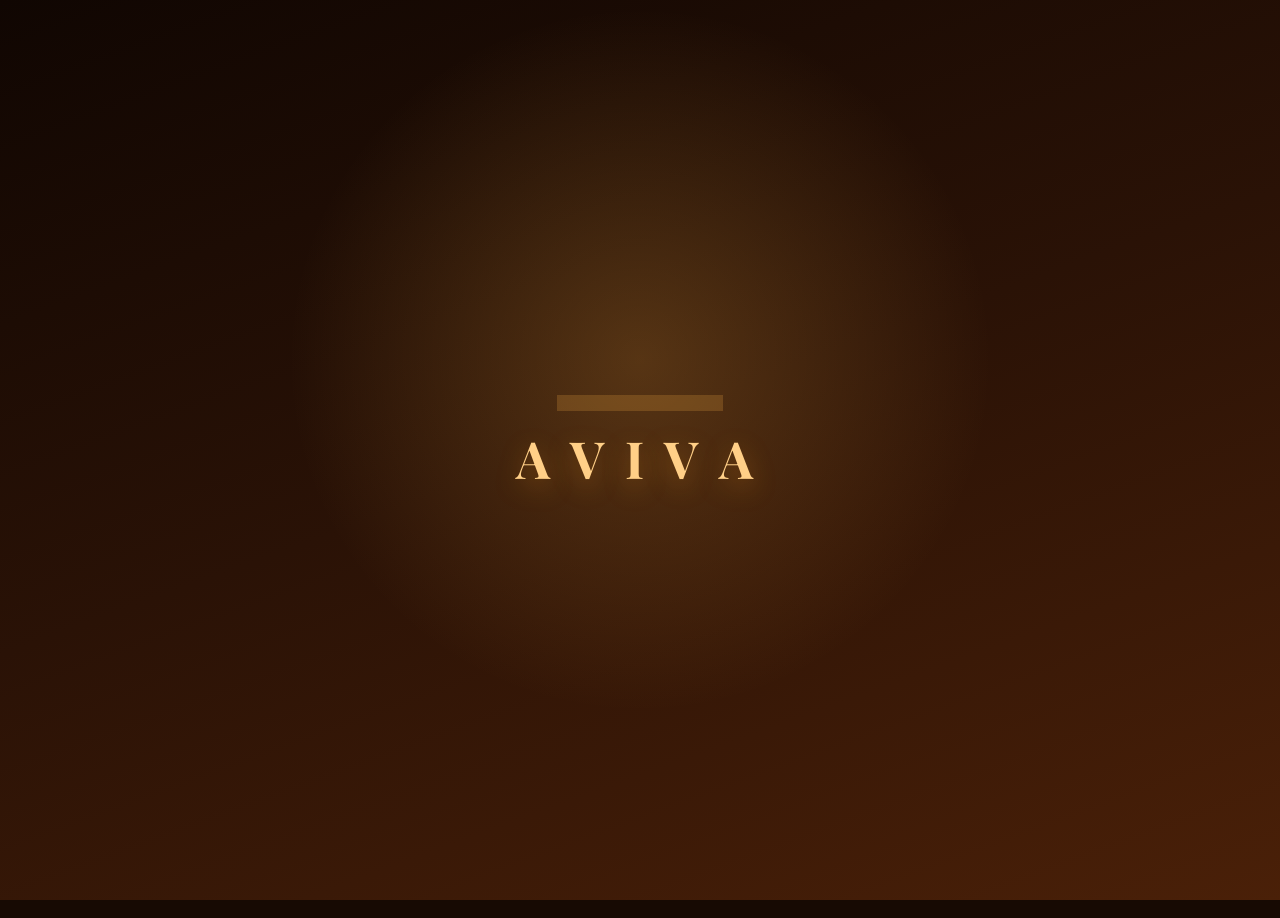
==== index.html @ 965a7205 "Rename index-v3.html to index.html" ====
<!DOCTYPE html>
<html lang="pt-BR">
<head>
  <meta charset="UTF-8">
  <meta name="viewport" content="width=device-width, initial-scale=1.0">
  <title>Ministério Católico Aviva</title>
  <meta name="description" content="Missão, evangelização e chamado. Convide o Ministério Católico Aviva para sua missão.">
  <meta name="theme-color" content="#2a1305">
  <link rel="preconnect" href="https://fonts.googleapis.com">
  <link rel="preconnect" href="https://fonts.gstatic.com" crossorigin>
  <link href="https://fonts.googleapis.com/css2?family=Outfit:wght@300;400;500;600;700&family=Playfair+Display:ital,wght@0,500;0,700;1,500&display=swap" rel="stylesheet">
  <link rel="stylesheet" href="./styles-v3.css">
</head>
<body class="is-loading">
  <div class="noise-bg" aria-hidden="true"></div>
  <div class="intro-screen" id="intro-screen" aria-hidden="true">
    <img
      src="https://media.bio.site/sites/3b29571e-8eac-488d-b839-6e547a330e1e/Fy72fFmhrZuw9QEnSvmtLd.png"
      alt=""
      class="intro-logo"
    >
    <h2 class="intro-word" aria-label="AVIVA">
      <span>A</span><span>V</span><span>I</span><span>V</span><span>A</span>
    </h2>
  </div>

  <main class="app-container">
    <header class="profile-header reveal">
      <div class="header-cover">
        <img src="https://media.bio.site/sites/3b29571e-8eac-488d-b839-6e547a330e1e/JK55raeJA5ai4mdJnoSGEb.jpg" alt="Capa Ministério Aviva">
        <div class="cover-overlay"></div>
      </div>
      <div class="profile-content">
        <div class="avatar-container">
          <img src="https://media.bio.site/sites/3b29571e-8eac-488d-b839-6e547a330e1e/Fy72fFmhrZuw9QEnSvmtLd.png" alt="Aviva Logo" class="profile-avatar">
          <div class="live-pulse"></div>
        </div>
        <h1 class="profile-name">Ministério Aviva</h1>
        <p class="profile-bio">Onde o Espírito Santo chamar, queremos estar. 🔥</p>
        <p class="profile-meta">São Paulo, Brasil • Missões e Evangelização</p>

        <div class="action-buttons">
          <a href="https://wa.me/5511930828154" target="_blank" rel="noopener noreferrer" class="btn-primary">
            <span>Agendar Missão</span>
          </a>
          <a href="https://www.instagram.com/avivaministerio.ofc" target="_blank" rel="noopener noreferrer" class="btn-icon" aria-label="Instagram Ministério Aviva">
            <svg viewBox="0 0 24 24" fill="none" stroke="currentColor" stroke-width="2" stroke-linecap="round" stroke-linejoin="round"><rect x="2" y="2" width="20" height="20" rx="5" ry="5"></rect><path d="M16 11.37A4 4 0 1 1 12.63 8 4 4 0 0 1 16 11.37z"></path><line x1="17.5" y1="6.5" x2="17.51" y2="6.5"></line></svg>
          </a>
        </div>
      </div>
    </header>

    <div class="right-column">
      <section class="section reveal panel" style="animation-delay: 0.1s;">
        <h2 class="section-title">Apoie a Missão</h2>
        <div class="cards-stack">
          <a href="https://www.instagram.com/p/DJKe_9BRj0D/?img_index=1" target="_blank" rel="noopener noreferrer" class="action-card">
            <div class="card-img-wrap">
              <img src="https://media.bio.site/sites/3b29571e-8eac-488d-b839-6e547a330e1e/crgNEanW4CJyd2jZdwbc8J.jpg" alt="Camiseta">
            </div>
            <div class="card-content">
              <h3>Camiseta Oficial</h3>
              <p>Vista a identidade Aviva.</p>
            </div>
            <div class="card-arrow" aria-hidden="true">
              <svg viewBox="0 0 24 24" fill="none" stroke="currentColor" stroke-width="2"><path d="M5 12h14M12 5l7 7-7 7"/></svg>
            </div>
          </a>
        </div>
      </section>

      <section class="section reveal panel" style="animation-delay: 0.2s;">
        <div class="section-header">
          <h2 class="section-title">Últimas Missões <span>(Do Instagram)</span></h2>
          <a href="https://www.instagram.com/avivaministerio.ofc" target="_blank" rel="noopener noreferrer" class="view-all">Ver perfil</a>
        </div>

        <div class="ig-carousel" id="ig-carousel">
          <div class="ig-post-wrapper">
            <blockquote class="instagram-media" data-instgrm-permalink="https://www.instagram.com/p/DJaCUityRII/" data-instgrm-version="14"></blockquote>
          </div>

          <div class="ig-post-wrapper">
            <blockquote class="instagram-media" data-instgrm-permalink="https://www.instagram.com/p/DG50F4oO-tU/" data-instgrm-version="14"></blockquote>
          </div>

          <div class="ig-post-wrapper">
            <blockquote class="instagram-media" data-instgrm-permalink="https://www.instagram.com/p/C_btyubgseQ/" data-instgrm-version="14"></blockquote>
          </div>
        </div>

        <div class="swipe-hint" id="swipe-hint">
          <span>Arraste para o lado para ver mais</span>
          <svg viewBox="0 0 24 24" fill="none" stroke="currentColor" stroke-width="2" stroke-linecap="round" stroke-linejoin="round"><path d="M5 12h14M12 5l7 7-7 7"/></svg>
        </div>
      </section>
    </div>

    <section class="section reveal" style="animation-delay: 0.3s;">
      <div class="quote-card">
        <svg class="quote-icon" viewBox="0 0 24 24" fill="currentColor"><path d="M14.017 21v-7.391c0-5.704 3.731-9.57 8.983-10.609l.995 2.151c-2.432.917-3.995 3.638-3.995 5.849h4v10h-9.983zm-14.017 0v-7.391c0-5.704 3.748-9.57 9-10.609l.996 2.151c-2.433.917-3.996 3.638-3.996 5.849h3.983v10h-9.983z"/></svg>
        <p>Nossa missão é evangelizar sem fronteiras! Leve o Aviva para o seu Grupo Missionário, Paróquia ou Comunidade - seja um lugar simples ou um grande encontro, queremos estar onde o Espírito Santo nos chama. Nossa missão é (re)avivar corações e acender o fogo do amor de Deus por onde formos! Leve o Aviva para sua missão! 🙌💛</p>
        <strong>Bora avivar juntos?</strong>
      </div>
    </section>

    <footer class="footer">
      <p>© Ministério Católico Aviva</p>
    </footer>
  </main>

  <script src="./script-v3.js"></script>
</body>
</html>
---- styles-v3.css ----
/* V3 - Dark Premium / App Interface */
:root {
  --bg-color: #170a03;
  --bg-elev: #2a1206;
  --surface: rgba(85, 37, 11, 0.78);
  --surface-hover: rgba(106, 48, 16, 0.9);
  --border: rgba(255, 225, 176, 0.2);
  --text-main: #fff7e9;
  --text-muted: #ffd8a8;
  --accent: #ffb347;
  --accent-strong: #ff9f1a;
  --accent-light: rgba(255, 179, 71, 0.2);
  --shadow-soft: 0 16px 38px rgba(0, 0, 0, 0.34);
  --radius: 22px;
  --transition: 250ms cubic-bezier(0.2, 0.9, 0.2, 1);
}

* {
  margin: 0;
  padding: 0;
  box-sizing: border-box;
}

body {
  font-family: 'Outfit', sans-serif;
  background-color: var(--bg-color);
  color: var(--text-main);
  line-height: 1.5;
  -webkit-font-smoothing: antialiased;
  min-height: 100vh;
  position: relative;
  overflow-x: hidden;
}

.is-loading {
  overflow: hidden;
}

h1,
h2,
h3 {
  font-family: 'Playfair Display', serif;
}

a {
  text-decoration: none;
  color: inherit;
}

a:focus-visible,
button:focus-visible {
  outline: 2px solid var(--accent);
  outline-offset: 2px;
}

/* Background Texture */
.noise-bg {
  position: fixed;
  inset: 0;
  z-index: -1;
  background:
    radial-gradient(circle at 8% 8%, rgba(255, 159, 26, 0.22) 0%, rgba(255, 159, 26, 0) 34%),
    radial-gradient(circle at 92% 5%, rgba(255, 231, 202, 0.14) 0%, rgba(255, 231, 202, 0) 36%),
    radial-gradient(circle at 85% 90%, rgba(157, 58, 4, 0.5) 0%, rgba(157, 58, 4, 0) 42%),
    linear-gradient(165deg, #0f0602 0%, #1a0c04 38%, #2f1406 100%);
}

/* Container */
.app-container {
  width: min(100%, 520px);
  margin: 0 auto;
  padding: 1.5rem 1rem 2.25rem;
  display: flex;
  flex-direction: column;
  gap: 1.4rem;
  opacity: 1;
  transform: none;
  transition: opacity 420ms ease, transform 420ms ease;
}

.is-loading .app-container {
  opacity: 0;
  transform: translateY(18px);
  pointer-events: none;
}

.is-ready .app-container {
  opacity: 1;
  transform: translateY(0);
}

.intro-screen {
  position: fixed;
  inset: 0;
  z-index: 20;
  display: flex;
  flex-direction: column;
  justify-content: center;
  align-items: center;
  gap: 1.1rem;
  background:
    radial-gradient(circle at 50% 40%, rgba(255, 179, 71, 0.22) 0%, rgba(255, 179, 71, 0) 42%),
    linear-gradient(160deg, #100602 0%, #2a1206 48%, #4a2008 100%);
  transition: opacity 560ms ease, visibility 560ms ease;
}

.intro-logo {
  width: clamp(84px, 13vw, 150px);
  border-radius: 50%;
  box-shadow: 0 0 0 8px rgba(255, 179, 71, 0.2), 0 10px 36px rgba(0, 0, 0, 0.45);
  transform: scale(0.72);
  opacity: 0;
}

.intro-word {
  display: flex;
  gap: 0.18em;
  font-family: 'Playfair Display', serif;
  font-size: clamp(1.8rem, 4vw, 3.2rem);
  letter-spacing: 0.22em;
  color: #ffcf87;
  text-shadow: 0 8px 26px rgba(255, 159, 26, 0.35);
}

.intro-word span {
  opacity: 0;
  transform: translateY(16px);
}

.is-loading .intro-logo {
  animation: introLogo 560ms cubic-bezier(0.2, 0.9, 0.2, 1) 120ms forwards;
}

.is-loading .intro-word span:nth-child(1) { animation: introLetter 360ms ease 640ms forwards; }
.is-loading .intro-word span:nth-child(2) { animation: introLetter 360ms ease 740ms forwards; }
.is-loading .intro-word span:nth-child(3) { animation: introLetter 360ms ease 840ms forwards; }
.is-loading .intro-word span:nth-child(4) { animation: introLetter 360ms ease 940ms forwards; }
.is-loading .intro-word span:nth-child(5) { animation: introLetter 360ms ease 1040ms forwards; }

.is-ready .intro-screen {
  opacity: 0;
  visibility: hidden;
  pointer-events: none;
}

@keyframes introLogo {
  from {
    opacity: 0;
    transform: scale(0.72);
  }

  to {
    opacity: 1;
    transform: scale(1);
  }
}

@keyframes introLetter {
  from {
    opacity: 0;
    transform: translateY(16px);
  }

  to {
    opacity: 1;
    transform: translateY(0);
  }
}

.panel,
.profile-header,
.quote-card {
  border: 1px solid var(--border);
  box-shadow: var(--shadow-soft);
}

/* Profile Header */
.profile-header {
  position: relative;
  text-align: center;
  display: flex;
  flex-direction: column;
  align-items: center;
  border-radius: var(--radius);
  overflow: hidden;
  background: linear-gradient(170deg, rgba(86, 34, 8, 0.86), rgba(35, 14, 6, 0.92));
}

.header-cover {
  width: 100%;
  height: 156px;
  position: relative;
}

.header-cover img {
  width: 100%;
  height: 100%;
  object-fit: cover;
  transform: scale(1.03);
}

.cover-overlay {
  position: absolute;
  inset: 0;
  background: linear-gradient(180deg, rgba(15, 6, 2, 0.1) 0%, rgba(18, 8, 4, 0.94) 100%);
}

.profile-content {
  padding: 0 1.25rem 1.6rem;
  display: flex;
  flex-direction: column;
  align-items: center;
  width: 100%;
  margin-top: -48px;
  position: relative;
  z-index: 2;
}

.avatar-container {
  position: relative;
  margin-bottom: 1rem;
}

.profile-avatar {
  width: 92px;
  height: 92px;
  border-radius: 50%;
  object-fit: cover;
  border: 2px solid rgba(255, 231, 202, 0.35);
  box-shadow: 0 0 0 5px var(--accent-light);
  position: relative;
  z-index: 2;
}

.live-pulse {
  position: absolute;
  inset: -4px;
  border-radius: 50%;
  border: 2px solid var(--accent);
  animation: pulse 2s infinite;
  z-index: 1;
}

@keyframes pulse {
  0% {
    transform: scale(1);
    opacity: 1;
  }

  100% {
    transform: scale(1.17);
    opacity: 0;
  }
}

.profile-name {
  font-size: clamp(1.55rem, 2.2vw, 1.9rem);
  font-weight: 700;
  line-height: 1.1;
  margin-bottom: 0.45rem;
}

.profile-bio {
  color: var(--text-muted);
  font-size: 1rem;
  max-width: 290px;
  margin: 0 auto 0.45rem;
}

.profile-meta {
  font-size: 0.82rem;
  color: #ffd7aa;
  letter-spacing: 0.01em;
  border: 1px solid rgba(255, 218, 165, 0.22);
  background: rgba(0, 0, 0, 0.15);
  padding: 0.32rem 0.62rem;
  border-radius: 999px;
  margin-bottom: 1.1rem;
}

/* Action Buttons */
.action-buttons {
  display: flex;
  gap: 0.72rem;
  width: 100%;
}

.btn-primary {
  flex-grow: 1;
  background: linear-gradient(140deg, var(--accent), var(--accent-strong));
  color: #311200;
  padding: 0.94rem;
  border-radius: 14px;
  font-weight: 700;
  display: flex;
  justify-content: center;
  align-items: center;
  transition: transform var(--transition), box-shadow var(--transition), filter var(--transition);
  box-shadow: 0 8px 22px rgba(255, 159, 26, 0.34);
}

.btn-primary:hover {
  transform: translateY(-2px);
  filter: brightness(1.04);
  box-shadow: 0 10px 26px rgba(255, 159, 26, 0.45);
}

.btn-icon {
  width: 52px;
  height: 52px;
  background: rgba(255, 255, 255, 0.08);
  border: 1px solid var(--border);
  border-radius: 14px;
  display: flex;
  justify-content: center;
  align-items: center;
  color: #fff;
  transition: transform var(--transition), background var(--transition);
  flex-shrink: 0;
}

.btn-icon:hover {
  background: rgba(255, 255, 255, 0.14);
  transform: translateY(-2px);
}

.btn-icon svg {
  width: 21px;
  height: 21px;
}

/* Sections */
.section {
  display: flex;
  flex-direction: column;
  gap: 1rem;
}

.right-column {
  display: flex;
  flex-direction: column;
  gap: 1rem;
}

.panel {
  border-radius: 18px;
  background: linear-gradient(165deg, rgba(78, 33, 11, 0.72), rgba(24, 11, 5, 0.76));
  padding: 1.05rem;
}

.section-header {
  display: flex;
  justify-content: space-between;
  align-items: baseline;
  gap: 0.75rem;
}

.section-title {
  font-size: 1.2rem;
  font-weight: 500;
  font-family: 'Outfit', sans-serif;
  color: #fff;
}

.section-title span {
  font-size: 0.79rem;
  color: var(--text-muted);
  font-family: 'Outfit', sans-serif;
  margin-left: 0.2rem;
}

.view-all {
  font-size: 0.82rem;
  color: var(--accent);
  font-weight: 600;
}

/* Cards Stack */
.cards-stack {
  display: flex;
  flex-direction: column;
  gap: 0.75rem;
}

.action-card {
  background: rgba(255, 255, 255, 0.06);
  border: 1px solid var(--border);
  border-radius: 15px;
  padding: 0.75rem;
  display: flex;
  align-items: center;
  gap: 1rem;
  transition: transform var(--transition), background var(--transition), border-color var(--transition);
}

.action-card:hover {
  background: var(--surface-hover);
  border-color: rgba(255, 224, 173, 0.34);
  transform: translateY(-2px);
}

.card-img-wrap {
  width: 62px;
  height: 62px;
  border-radius: 11px;
  overflow: hidden;
  flex-shrink: 0;
}

.card-img-wrap img {
  width: 100%;
  height: 100%;
  object-fit: cover;
}

.card-content {
  flex-grow: 1;
}

.card-content h3 {
  font-size: 1.02rem;
  font-family: 'Outfit', sans-serif;
  margin-bottom: 0.2rem;
}

.card-content p {
  font-size: 0.84rem;
  color: var(--text-muted);
}

.card-arrow {
  width: 31px;
  height: 31px;
  border-radius: 50%;
  background: rgba(13, 8, 5, 0.44);
  display: flex;
  justify-content: center;
  align-items: center;
  color: #ffd7aa;
}

.card-arrow svg {
  width: 15px;
  height: 15px;
}

/* Instagram Carousel */
.ig-carousel {
  display: flex;
  overflow-x: auto;
  gap: 1rem;
  scroll-snap-type: x mandatory;
  scrollbar-width: none;
  -ms-overflow-style: none;
  margin: 0 -1.05rem;
  padding: 0.45rem 1.05rem 1.1rem;
}

.ig-carousel::-webkit-scrollbar {
  display: none;
}

.ig-post-wrapper {
  flex: 0 0 min(88vw, 338px);
  scroll-snap-align: center;
  border-radius: 16px;
  overflow: hidden;
  background: #fff;
  box-shadow: 0 10px 24px rgba(0, 0, 0, 0.34);
}

.ig-post-wrapper blockquote.instagram-media {
  margin: 0 !important;
  min-width: unset !important;
  width: 100% !important;
  border: none !important;
  border-radius: 0 !important;
  box-shadow: none !important;
}

.ig-post-wrapper iframe {
  display: block !important;
  margin: 0 !important;
  width: 100% !important;
  border-radius: 0 !important;
}

.swipe-hint {
  display: flex;
  align-items: center;
  justify-content: center;
  gap: 0.44rem;
  color: var(--text-muted);
  font-size: 0.78rem;
  margin-top: -0.2rem;
  transition: opacity var(--transition);
}

.swipe-hint svg {
  width: 14px;
  height: 14px;
}

/* Quote Card */
.quote-card {
  background: linear-gradient(150deg, rgba(84, 35, 12, 0.85), rgba(30, 13, 6, 0.84));
  border-radius: 20px;
  padding: 1.65rem;
  text-align: center;
}

.quote-icon {
  width: 32px;
  height: 32px;
  color: var(--accent);
  opacity: 0.3;
  margin-bottom: 0.75rem;
}

.quote-card p {
  font-size: 1.05rem;
  font-family: 'Playfair Display', serif;
  font-style: italic;
  margin-bottom: 1rem;
  line-height: 1.55;
}

.quote-card strong {
  font-size: 0.85rem;
  color: #ffcb7f;
  text-transform: uppercase;
  letter-spacing: 1.05px;
}

/* Footer */
.footer {
  text-align: center;
  color: var(--text-muted);
  font-size: 0.79rem;
  margin-top: 0.6rem;
}

/* Reveal Animations */
.reveal {
  opacity: 0;
  transform: translateY(14px);
  animation: revealUp 560ms cubic-bezier(0.2, 0.9, 0.2, 1) forwards;
}

@keyframes revealUp {
  from {
    opacity: 0;
    transform: translateY(14px);
  }

  to {
    opacity: 1;
    transform: translateY(0);
  }
}

@keyframes introLogoMobile {
  0% {
    opacity: 0;
    transform: scale(0.46) translateY(12px) rotate(-10deg);
    filter: blur(5px);
  }

  58% {
    opacity: 1;
    transform: scale(1.06) translateY(0) rotate(2deg);
    filter: blur(0);
  }

  100% {
    opacity: 1;
    transform: scale(1) translateY(0) rotate(0);
    filter: blur(0);
  }
}

@keyframes introLetterMobile {
  from {
    opacity: 0;
    transform: translateY(20px) scale(0.9);
    filter: blur(6px);
  }

  to {
    opacity: 1;
    transform: translateY(0) scale(1);
    filter: blur(0);
  }
}

@media (prefers-reduced-motion: reduce) {
  .reveal,
  .live-pulse {
    animation: none;
  }

  .intro-logo,
  .intro-word span {
    animation: none !important;
    opacity: 1;
    transform: none;
  }

  * {
    transition: none !important;
  }
}

/* Intro refinada para celular */
@media (max-width: 899px) {
  .intro-screen {
    gap: 1.35rem;
    background:
      radial-gradient(circle at 50% 38%, rgba(255, 196, 115, 0.32) 0%, rgba(255, 196, 115, 0) 42%),
      radial-gradient(circle at 80% 22%, rgba(255, 159, 26, 0.16) 0%, rgba(255, 159, 26, 0) 35%),
      linear-gradient(160deg, #100602 0%, #2a1206 55%, #4f2208 100%);
  }

  .intro-logo {
    width: clamp(92px, 27vw, 132px);
    box-shadow: 0 0 0 10px rgba(255, 179, 71, 0.2), 0 12px 40px rgba(0, 0, 0, 0.5);
  }

  .intro-word {
    font-size: clamp(2rem, 9vw, 2.6rem);
    letter-spacing: 0.16em;
  }

  .is-loading .intro-logo {
    animation: introLogoMobile 760ms cubic-bezier(0.2, 0.9, 0.2, 1) 120ms forwards;
  }

  .is-loading .intro-word span:nth-child(1) { animation: introLetterMobile 350ms ease 700ms forwards; }
  .is-loading .intro-word span:nth-child(2) { animation: introLetterMobile 350ms ease 780ms forwards; }
  .is-loading .intro-word span:nth-child(3) { animation: introLetterMobile 350ms ease 860ms forwards; }
  .is-loading .intro-word span:nth-child(4) { animation: introLetterMobile 350ms ease 940ms forwards; }
  .is-loading .intro-word span:nth-child(5) { animation: introLetterMobile 350ms ease 1020ms forwards; }
}

/* Tablet e Desktop */
@media (min-width: 900px) {
  html,
  body {
    height: 100%;
  }

  .app-container {
    width: min(96vw, 1820px);
    max-width: 1820px;
    display: grid;
    grid-template-columns: minmax(340px, 460px) minmax(0, 1fr);
    grid-template-rows: auto 1fr auto;
    align-items: stretch;
    gap: 1rem 1.25rem;
    padding: 1rem 1.05rem 0.65rem;
  }

  body.desktop-locked {
    overflow: hidden;
  }

  body.desktop-locked .app-container {
    height: 100dvh;
    overflow: hidden;
  }

  body.desktop-locked .right-column {
    overflow-y: auto;
    scrollbar-width: none;
    -ms-overflow-style: none;
  }

  body.desktop-locked .right-column::-webkit-scrollbar {
    display: none;
  }

  body.desktop-scrollable {
    overflow-y: auto;
  }

  body.desktop-scrollable .app-container {
    height: auto;
    min-height: 100dvh;
    overflow: visible;
    align-items: start;
    padding-bottom: 1rem;
  }

  .profile-header {
    grid-column: 1;
    grid-row: 1;
    position: relative;
  }

  .right-column {
    grid-column: 2;
    grid-row: 1 / 3;
    min-height: 0;
    gap: 1rem;
  }

  .app-container > .section:nth-of-type(1) {
    grid-column: 1;
    grid-row: 2;
    align-self: start;
  }

  .footer {
    grid-column: 1 / -1;
    grid-row: 3;
    margin-top: 0;
    padding-bottom: 0.12rem;
    align-self: end;
  }

  .ig-carousel {
    display: flex;
    overflow-x: auto;
    scroll-snap-type: x mandatory;
    scrollbar-width: none;
    -ms-overflow-style: none;
    margin: 0 -0.85rem;
    padding: 0.25rem 0.85rem 0.3rem;
    gap: 1rem;
  }

  .ig-carousel::-webkit-scrollbar {
    display: none;
  }

  .ig-post-wrapper {
    flex: 0 0 clamp(280px, 26vw, 360px);
    width: auto;
    max-height: none;
  }

  .swipe-hint {
    display: flex;
  }

  .panel {
    padding: 0.85rem;
  }

  .quote-card {
    padding: 1.25rem;
  }

  .quote-card p {
    font-size: 0.97rem;
    line-height: 1.45;
  }

  .right-column .section {
    min-height: 0;
  }
}
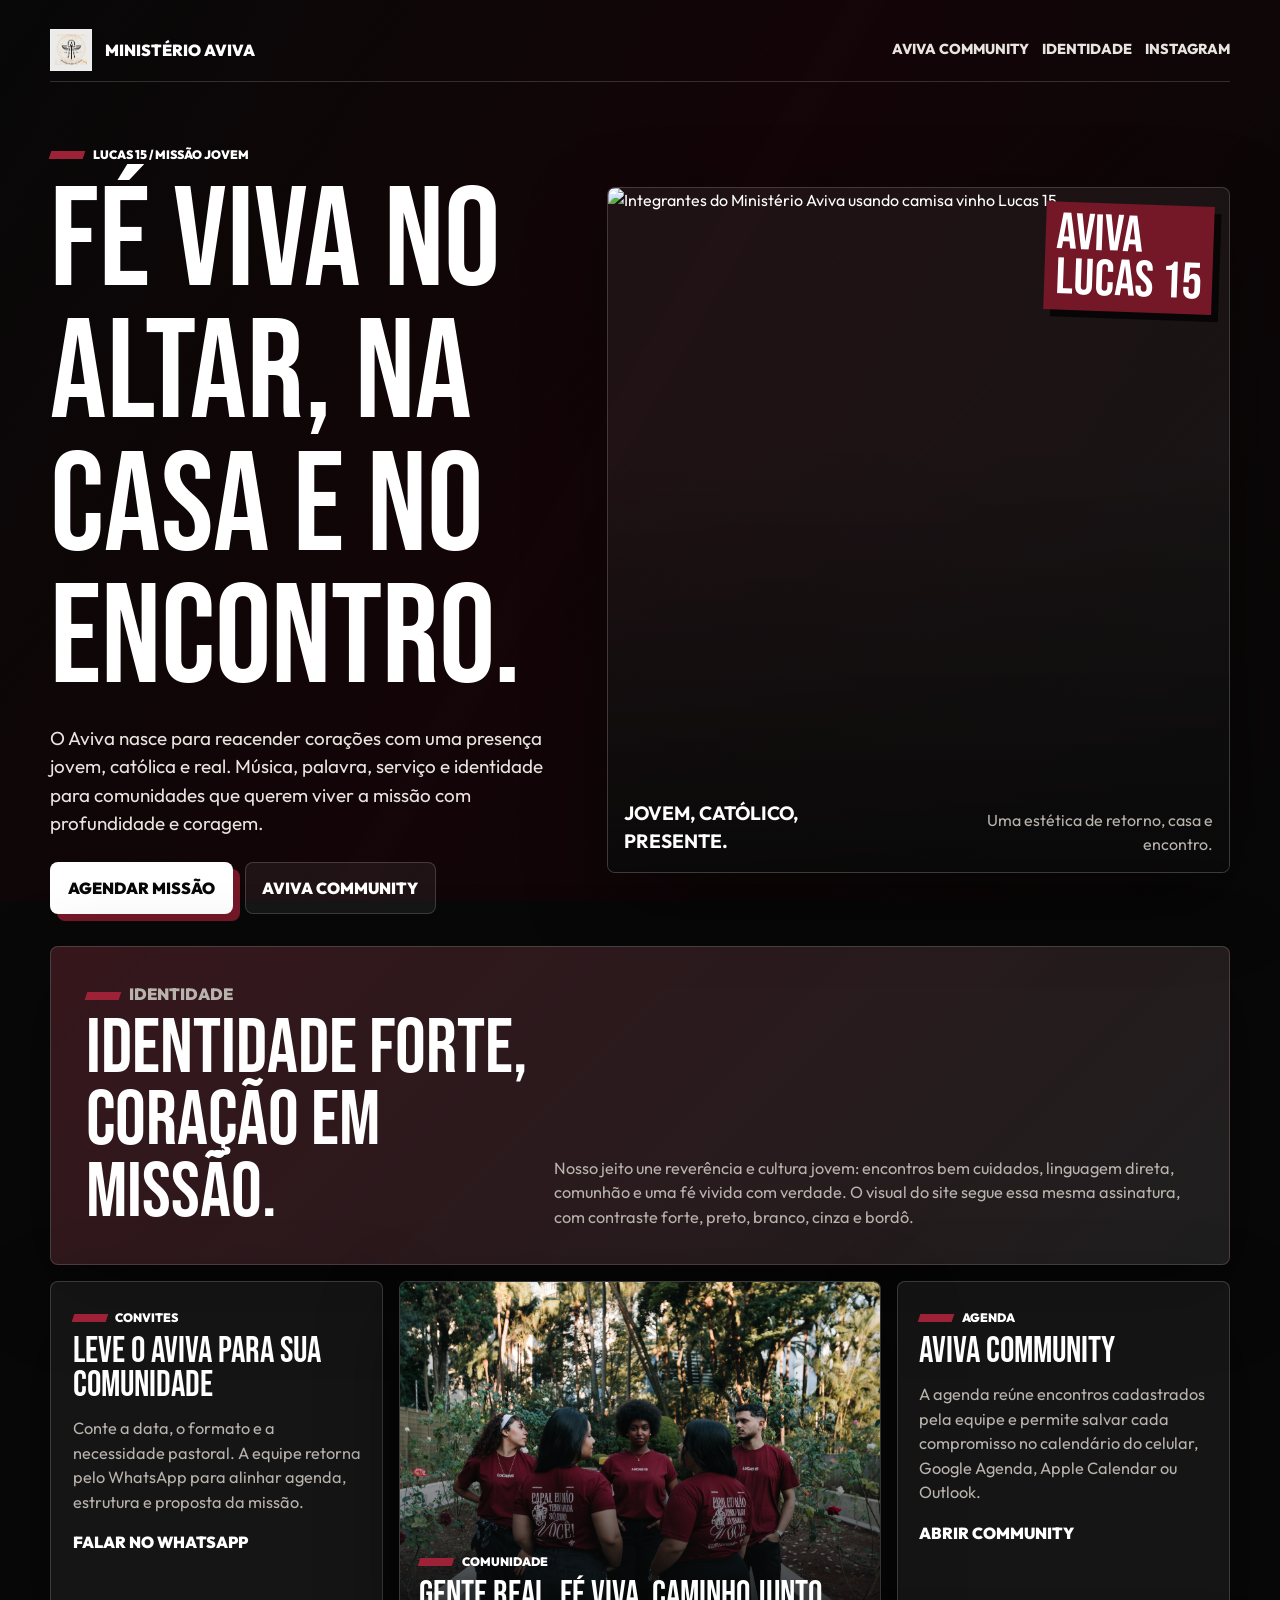
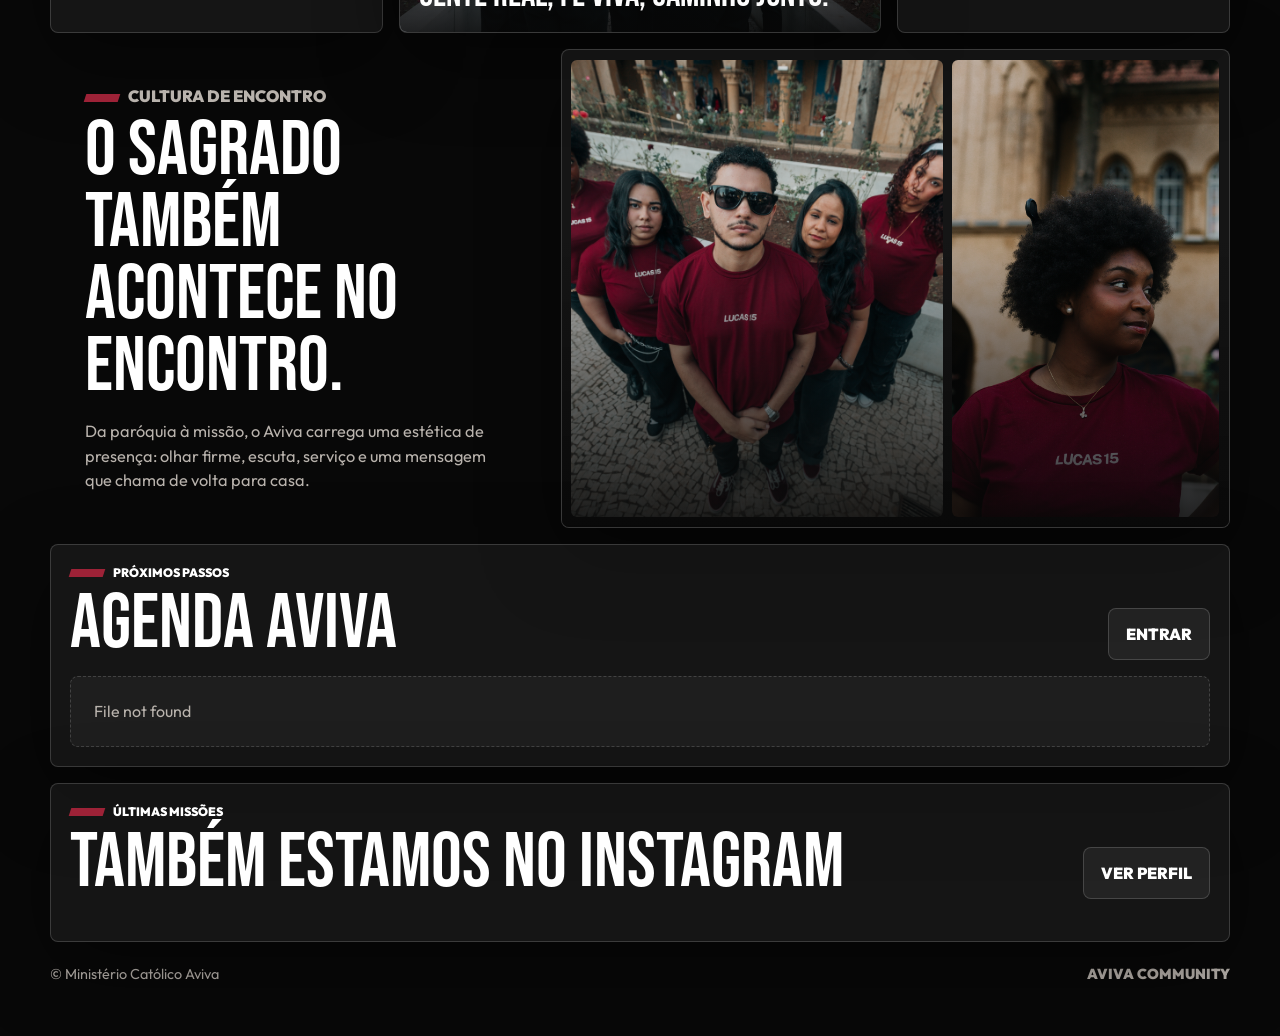
==== commit 6b9d551d: "Update aviva site" ====
--- a/index.html
+++ b/index.html
@@ -4,111 +4,143 @@
   <meta charset="UTF-8">
   <meta name="viewport" content="width=device-width, initial-scale=1.0">
   <title>Ministério Católico Aviva</title>
-  <meta name="description" content="Missão, evangelização e chamado. Convide o Ministério Católico Aviva para sua missão.">
-  <meta name="theme-color" content="#2a1305">
+  <meta name="description" content="Ministério Católico Aviva: missão, evangelização, eventos e presença jovem com identidade forte.">
+  <meta name="theme-color" content="#160508">
   <link rel="preconnect" href="https://fonts.googleapis.com">
   <link rel="preconnect" href="https://fonts.gstatic.com" crossorigin>
-  <link href="https://fonts.googleapis.com/css2?family=Outfit:wght@300;400;500;600;700&family=Playfair+Display:ital,wght@0,500;0,700;1,500&display=swap" rel="stylesheet">
+  <link href="https://fonts.googleapis.com/css2?family=Bebas+Neue&family=Outfit:wght@300;400;500;600;700;800;900&display=swap" rel="stylesheet">
   <link rel="stylesheet" href="./styles-v3.css">
 </head>
 <body class="is-loading">
-  <div class="noise-bg" aria-hidden="true"></div>
+  <div class="site-bg" aria-hidden="true"></div>
   <div class="intro-screen" id="intro-screen" aria-hidden="true">
-    <img
-      src="https://media.bio.site/sites/3b29571e-8eac-488d-b839-6e547a330e1e/Fy72fFmhrZuw9QEnSvmtLd.png"
-      alt=""
-      class="intro-logo"
-    >
-    <h2 class="intro-word" aria-label="AVIVA">
-      <span>A</span><span>V</span><span>I</span><span>V</span><span>A</span>
-    </h2>
+    <div class="brand-mark"><img class="brand-logo" src="./assets/logo.png" alt=""></div>
+    <h2 class="intro-word" aria-label="AVIVA"><span>A</span><span>V</span><span>I</span><span>V</span><span>A</span></h2>
   </div>
 
-  <main class="app-container">
-    <header class="profile-header reveal">
-      <div class="header-cover">
-        <img src="https://media.bio.site/sites/3b29571e-8eac-488d-b839-6e547a330e1e/JK55raeJA5ai4mdJnoSGEb.jpg" alt="Capa Ministério Aviva">
-        <div class="cover-overlay"></div>
-      </div>
-      <div class="profile-content">
-        <div class="avatar-container">
-          <img src="https://media.bio.site/sites/3b29571e-8eac-488d-b839-6e547a330e1e/Fy72fFmhrZuw9QEnSvmtLd.png" alt="Aviva Logo" class="profile-avatar">
-          <div class="live-pulse"></div>
+  <main class="site-shell">
+    <header class="hero reveal">
+      <nav class="topbar" aria-label="Navegação principal">
+        <a class="brand" href="./index.html" aria-label="Ministério Aviva">
+          <span class="brand-icon"><img class="brand-logo" src="./assets/logo.png" alt=""></span>
+          <span>Ministério Aviva</span>
+        </a>
+        <div class="nav-actions">
+          <a href="./community/">Aviva Community</a>
+          <a href="#identidade">Identidade</a>
+          <a href="https://www.instagram.com/avivaministerio.ofc" target="_blank" rel="noopener noreferrer">Instagram</a>
         </div>
-        <h1 class="profile-name">Ministério Aviva</h1>
-        <p class="profile-bio">Onde o Espírito Santo chamar, queremos estar. 🔥</p>
-        <p class="profile-meta">São Paulo, Brasil • Missões e Evangelização</p>
+      </nav>
 
-        <div class="action-buttons">
-          <a href="https://wa.me/5511930828154" target="_blank" rel="noopener noreferrer" class="btn-primary">
-            <span>Agendar Missão</span>
-          </a>
-          <a href="https://www.instagram.com/avivaministerio.ofc" target="_blank" rel="noopener noreferrer" class="btn-icon" aria-label="Instagram Ministério Aviva">
-            <svg viewBox="0 0 24 24" fill="none" stroke="currentColor" stroke-width="2" stroke-linecap="round" stroke-linejoin="round"><rect x="2" y="2" width="20" height="20" rx="5" ry="5"></rect><path d="M16 11.37A4 4 0 1 1 12.63 8 4 4 0 0 1 16 11.37z"></path><line x1="17.5" y1="6.5" x2="17.51" y2="6.5"></line></svg>
-          </a>
-        </div>
+      <div class="hero-grid">
+        <section class="hero-copy">
+          <p class="eyebrow">Lucas 15 / missão jovem</p>
+          <h1>Fé viva no altar, na casa e no encontro.</h1>
+          <p class="hero-text">O Aviva nasce para reacender corações com uma presença jovem, católica e real. Música, palavra, serviço e identidade para comunidades que querem viver a missão com profundidade e coragem.</p>
+          <div class="hero-actions">
+            <a href="https://wa.me/5511930828154" target="_blank" rel="noopener noreferrer" class="btn btn-primary">Agendar missão</a>
+            <a href="./community/" class="btn btn-secondary">Aviva Community</a>
+          </div>
+        </section>
+
+        <section class="hero-poster" aria-label="Integrantes do Ministério Aviva">
+          <img src="./assets/IMG_6893.jpeg" alt="Integrantes do Ministério Aviva usando camisa vinho Lucas 15">
+          <div class="poster-stamp">AVIVA<br>LUCAS 15</div>
+          <div class="photo-caption">
+            <strong>Jovem, católico, presente.</strong>
+            <span>Uma estética de retorno, casa e encontro.</span>
+          </div>
+        </section>
       </div>
     </header>
 
-    <div class="right-column">
-      <section class="section reveal panel" style="animation-delay: 0.1s;">
-        <h2 class="section-title">Apoie a Missão</h2>
-        <div class="cards-stack">
-          <a href="https://www.instagram.com/p/DJKe_9BRj0D/?img_index=1" target="_blank" rel="noopener noreferrer" class="action-card">
-            <div class="card-img-wrap">
-              <img src="https://media.bio.site/sites/3b29571e-8eac-488d-b839-6e547a330e1e/crgNEanW4CJyd2jZdwbc8J.jpg" alt="Camiseta">
-            </div>
-            <div class="card-content">
-              <h3>Camiseta Oficial</h3>
-              <p>Vista a identidade Aviva.</p>
-            </div>
-            <div class="card-arrow" aria-hidden="true">
-              <svg viewBox="0 0 24 24" fill="none" stroke="currentColor" stroke-width="2"><path d="M5 12h14M12 5l7 7-7 7"/></svg>
-            </div>
-          </a>
+    <section class="mission-band reveal" id="identidade" style="animation-delay: 0.08s;">
+      <div>
+        <p class="eyebrow">Identidade</p>
+        <h2>Identidade forte, coração em missão.</h2>
+      </div>
+      <p>Nosso jeito une reverência e cultura jovem: encontros bem cuidados, linguagem direta, comunhão e uma fé vivida com verdade. O visual do site segue essa mesma assinatura, com contraste forte, preto, branco, cinza e bordô.</p>
+    </section>
+
+    <section class="content-grid">
+      <article class="info-card reveal" style="animation-delay: 0.14s;">
+        <span class="card-kicker">Convites</span>
+        <h3>Leve o Aviva para sua comunidade</h3>
+        <p>Conte a data, o formato e a necessidade pastoral. A equipe retorna pelo WhatsApp para alinhar agenda, estrutura e proposta da missão.</p>
+        <a href="https://wa.me/5511930828154" target="_blank" rel="noopener noreferrer" class="text-link">Falar no WhatsApp</a>
+      </article>
+
+      <article class="image-feature reveal" style="animation-delay: 0.18s;">
+        <img src="./assets/IMG_6495.jpeg" alt="Jovens do Ministério Aviva com camisetas vinho">
+        <div>
+          <span class="card-kicker">Comunidade</span>
+          <h3>Gente real, fé viva, caminho junto.</h3>
         </div>
-      </section>
+      </article>
 
-      <section class="section reveal panel" style="animation-delay: 0.2s;">
-        <div class="section-header">
-          <h2 class="section-title">Últimas Missões <span>(Do Instagram)</span></h2>
-          <a href="https://www.instagram.com/avivaministerio.ofc" target="_blank" rel="noopener noreferrer" class="view-all">Ver perfil</a>
+      <article class="info-card reveal" style="animation-delay: 0.22s;">
+        <span class="card-kicker">Agenda</span>
+        <h3>Aviva Community</h3>
+        <p>A agenda reúne encontros cadastrados pela equipe e permite salvar cada compromisso no calendário do celular, Google Agenda, Apple Calendar ou Outlook.</p>
+        <a href="./community/" class="text-link">Abrir community</a>
+      </article>
+    </section>
+
+    <section class="split-story reveal" style="animation-delay: 0.28s;">
+      <div class="story-copy">
+        <p class="eyebrow">Cultura de encontro</p>
+        <h2>O sagrado também acontece no encontro.</h2>
+        <p>Da paróquia à missão, o Aviva carrega uma estética de presença: olhar firme, escuta, serviço e uma mensagem que chama de volta para casa.</p>
+      </div>
+      <div class="story-mosaic">
+        <img src="./assets/IMG_6488.jpeg" alt="Grupo do Ministério Aviva em encontro externo">
+        <img src="./assets/IMG_6533.jpeg" alt="Integrante do Ministério Aviva com camisa Lucas 15">
+      </div>
+    </section>
+
+    <section class="events-teaser reveal" style="animation-delay: 0.34s;">
+      <div class="section-header">
+        <div>
+          <p class="eyebrow">Próximos passos</p>
+          <h2>Agenda Aviva</h2>
         </div>
+        <a href="./community/" class="btn btn-secondary">Entrar</a>
+      </div>
+      <div class="events-grid" id="events-preview" aria-live="polite"></div>
+    </section>
 
-        <div class="ig-carousel" id="ig-carousel">
-          <div class="ig-post-wrapper">
-            <blockquote class="instagram-media" data-instgrm-permalink="https://www.instagram.com/p/DJaCUityRII/" data-instgrm-version="14"></blockquote>
-          </div>
+    <section class="instagram-panel reveal" style="animation-delay: 0.4s;">
+      <div class="section-header">
+        <div>
+          <p class="eyebrow">Últimas missões</p>
+          <h2>Também estamos no Instagram</h2>
+        </div>
+        <a href="https://www.instagram.com/avivaministerio.ofc" target="_blank" rel="noopener noreferrer" class="btn btn-secondary">Ver perfil</a>
+      </div>
 
-          <div class="ig-post-wrapper">
-            <blockquote class="instagram-media" data-instgrm-permalink="https://www.instagram.com/p/DG50F4oO-tU/" data-instgrm-version="14"></blockquote>
-          </div>
-
-          <div class="ig-post-wrapper">
-            <blockquote class="instagram-media" data-instgrm-permalink="https://www.instagram.com/p/C_btyubgseQ/" data-instgrm-version="14"></blockquote>
-          </div>
+      <div class="ig-carousel" id="ig-carousel">
+        <div class="ig-post-wrapper">
+          <blockquote class="instagram-media" data-instgrm-permalink="https://www.instagram.com/p/DJaCUityRII/" data-instgrm-version="14"></blockquote>
         </div>
-
-        <div class="swipe-hint" id="swipe-hint">
-          <span>Arraste para o lado para ver mais</span>
-          <svg viewBox="0 0 24 24" fill="none" stroke="currentColor" stroke-width="2" stroke-linecap="round" stroke-linejoin="round"><path d="M5 12h14M12 5l7 7-7 7"/></svg>
+        <div class="ig-post-wrapper">
+          <blockquote class="instagram-media" data-instgrm-permalink="https://www.instagram.com/p/DG50F4oO-tU/" data-instgrm-version="14"></blockquote>
         </div>
-      </section>
-    </div>
-
-    <section class="section reveal" style="animation-delay: 0.3s;">
-      <div class="quote-card">
-        <svg class="quote-icon" viewBox="0 0 24 24" fill="currentColor"><path d="M14.017 21v-7.391c0-5.704 3.731-9.57 8.983-10.609l.995 2.151c-2.432.917-3.995 3.638-3.995 5.849h4v10h-9.983zm-14.017 0v-7.391c0-5.704 3.748-9.57 9-10.609l.996 2.151c-2.433.917-3.996 3.638-3.996 5.849h3.983v10h-9.983z"/></svg>
-        <p>Nossa missão é evangelizar sem fronteiras! Leve o Aviva para o seu Grupo Missionário, Paróquia ou Comunidade - seja um lugar simples ou um grande encontro, queremos estar onde o Espírito Santo nos chama. Nossa missão é (re)avivar corações e acender o fogo do amor de Deus por onde formos! Leve o Aviva para sua missão! 🙌💛</p>
-        <strong>Bora avivar juntos?</strong>
+        <div class="ig-post-wrapper">
+          <blockquote class="instagram-media" data-instgrm-permalink="https://www.instagram.com/p/C_btyubgseQ/" data-instgrm-version="14"></blockquote>
+        </div>
       </div>
+      <div class="swipe-hint" id="swipe-hint">Arraste para ver mais</div>
     </section>
 
     <footer class="footer">
       <p>© Ministério Católico Aviva</p>
+      <div>
+        <a href="./community/">Aviva Community</a>
+      </div>
     </footer>
   </main>
 
+  <script src="./shared/app.js"></script>
   <script src="./script-v3.js"></script>
 </body>
 </html>
--- a/styles-v3.css
+++ b/styles-v3.css
@@ -1,141 +1,142 @@
-/* V3 - Dark Premium / App Interface */
 :root {
-  --bg-color: #170a03;
-  --bg-elev: #2a1206;
-  --surface: rgba(85, 37, 11, 0.78);
-  --surface-hover: rgba(106, 48, 16, 0.9);
-  --border: rgba(255, 225, 176, 0.2);
-  --text-main: #fff7e9;
-  --text-muted: #ffd8a8;
-  --accent: #ffb347;
-  --accent-strong: #ff9f1a;
-  --accent-light: rgba(255, 179, 71, 0.2);
-  --shadow-soft: 0 16px 38px rgba(0, 0, 0, 0.34);
-  --radius: 22px;
-  --transition: 250ms cubic-bezier(0.2, 0.9, 0.2, 1);
+  --black: #080808;
+  --ink: #111111;
+  --graphite: #1d1d20;
+  --steel: #77777f;
+  --line: rgba(255, 255, 255, 0.16);
+  --white: #ffffff;
+  --soft: #e8e4df;
+  --muted: #b9b3ad;
+  --wine-950: #160508;
+  --wine-900: #27070d;
+  --wine-800: #4b1019;
+  --wine-700: #741828;
+  --wine-600: #9d2237;
+  --radius: 8px;
+  --shadow: 0 26px 80px rgba(0, 0, 0, 0.42);
+  --transition: 200ms ease;
 }
 
 * {
+  box-sizing: border-box;
   margin: 0;
   padding: 0;
-  box-sizing: border-box;
+}
+
+html {
+  scroll-behavior: smooth;
 }
 
 body {
-  font-family: 'Outfit', sans-serif;
-  background-color: var(--bg-color);
-  color: var(--text-main);
+  min-height: 100vh;
+  overflow-x: hidden;
+  background: var(--black);
+  color: var(--white);
+  font-family: "Outfit", Arial, sans-serif;
   line-height: 1.5;
   -webkit-font-smoothing: antialiased;
-  min-height: 100vh;
-  position: relative;
-  overflow-x: hidden;
-}
-
-.is-loading {
+}
+
+body.is-loading {
   overflow: hidden;
+}
+
+img {
+  display: block;
+  max-width: 100%;
+}
+
+a {
+  color: inherit;
+  text-decoration: none;
+}
+
+button,
+input,
+textarea {
+  font: inherit;
+}
+
+a:focus-visible,
+button:focus-visible {
+  outline: 2px solid var(--white);
+  outline-offset: 3px;
 }
 
 h1,
 h2,
-h3 {
-  font-family: 'Playfair Display', serif;
-}
-
-a {
-  text-decoration: none;
-  color: inherit;
-}
-
-a:focus-visible,
-button:focus-visible {
-  outline: 2px solid var(--accent);
-  outline-offset: 2px;
-}
-
-/* Background Texture */
-.noise-bg {
+h3,
+.poster-stamp,
+.brand-mark,
+.intro-word {
+  font-family: "Bebas Neue", Impact, sans-serif;
+  font-weight: 400;
+  line-height: 0.94;
+  letter-spacing: 0;
+}
+
+.site-bg {
   position: fixed;
   inset: 0;
   z-index: -1;
   background:
-    radial-gradient(circle at 8% 8%, rgba(255, 159, 26, 0.22) 0%, rgba(255, 159, 26, 0) 34%),
-    radial-gradient(circle at 92% 5%, rgba(255, 231, 202, 0.14) 0%, rgba(255, 231, 202, 0) 36%),
-    radial-gradient(circle at 85% 90%, rgba(157, 58, 4, 0.5) 0%, rgba(157, 58, 4, 0) 42%),
-    linear-gradient(165deg, #0f0602 0%, #1a0c04 38%, #2f1406 100%);
-}
-
-/* Container */
-.app-container {
-  width: min(100%, 520px);
-  margin: 0 auto;
-  padding: 1.5rem 1rem 2.25rem;
-  display: flex;
-  flex-direction: column;
-  gap: 1.4rem;
-  opacity: 1;
-  transform: none;
-  transition: opacity 420ms ease, transform 420ms ease;
-}
-
-.is-loading .app-container {
-  opacity: 0;
-  transform: translateY(18px);
-  pointer-events: none;
-}
-
-.is-ready .app-container {
-  opacity: 1;
-  transform: translateY(0);
+    linear-gradient(120deg, rgba(8, 8, 8, 0.98), rgba(22, 5, 8, 0.88) 48%, rgba(8, 8, 8, 0.96)),
+    repeating-linear-gradient(135deg, rgba(255, 255, 255, 0.035) 0 1px, transparent 1px 18px);
 }
 
 .intro-screen {
   position: fixed;
   inset: 0;
   z-index: 20;
-  display: flex;
-  flex-direction: column;
-  justify-content: center;
-  align-items: center;
-  gap: 1.1rem;
+  display: grid;
+  place-content: center;
+  gap: 1rem;
+  justify-items: center;
   background:
-    radial-gradient(circle at 50% 40%, rgba(255, 179, 71, 0.22) 0%, rgba(255, 179, 71, 0) 42%),
-    linear-gradient(160deg, #100602 0%, #2a1206 48%, #4a2008 100%);
-  transition: opacity 560ms ease, visibility 560ms ease;
-}
-
-.intro-logo {
-  width: clamp(84px, 13vw, 150px);
-  border-radius: 50%;
-  box-shadow: 0 0 0 8px rgba(255, 179, 71, 0.2), 0 10px 36px rgba(0, 0, 0, 0.45);
-  transform: scale(0.72);
+    linear-gradient(90deg, rgba(8, 8, 8, 0.82), rgba(75, 16, 25, 0.72)),
+    url("./assets/IMG_6893.jpeg") center 42% / cover;
+  transition: opacity 520ms ease, visibility 520ms ease;
+}
+
+.brand-mark,
+.brand-icon {
+  display: grid;
+  place-items: center;
+  color: var(--white);
+  background: rgba(255, 255, 255, 0.92);
+  border: 1px solid rgba(255, 255, 255, 0.18);
+  box-shadow: 8px 8px 0 var(--black);
+  overflow: hidden;
+}
+
+.brand-mark {
+  width: 94px;
+  height: 94px;
+  font-size: 2.7rem;
   opacity: 0;
+  transform: translateY(14px) scale(0.94);
 }
 
 .intro-word {
   display: flex;
-  gap: 0.18em;
-  font-family: 'Playfair Display', serif;
-  font-size: clamp(1.8rem, 4vw, 3.2rem);
-  letter-spacing: 0.22em;
-  color: #ffcf87;
-  text-shadow: 0 8px 26px rgba(255, 159, 26, 0.35);
+  gap: 0.12em;
+  font-size: clamp(3rem, 11vw, 8rem);
 }
 
 .intro-word span {
   opacity: 0;
-  transform: translateY(16px);
-}
-
-.is-loading .intro-logo {
-  animation: introLogo 560ms cubic-bezier(0.2, 0.9, 0.2, 1) 120ms forwards;
-}
-
-.is-loading .intro-word span:nth-child(1) { animation: introLetter 360ms ease 640ms forwards; }
-.is-loading .intro-word span:nth-child(2) { animation: introLetter 360ms ease 740ms forwards; }
-.is-loading .intro-word span:nth-child(3) { animation: introLetter 360ms ease 840ms forwards; }
-.is-loading .intro-word span:nth-child(4) { animation: introLetter 360ms ease 940ms forwards; }
-.is-loading .intro-word span:nth-child(5) { animation: introLetter 360ms ease 1040ms forwards; }
+  transform: translateY(14px);
+}
+
+.is-loading .brand-mark {
+  animation: revealIntro 620ms ease 120ms forwards;
+}
+
+.is-loading .intro-word span:nth-child(1) { animation: revealIntro 320ms ease 680ms forwards; }
+.is-loading .intro-word span:nth-child(2) { animation: revealIntro 320ms ease 760ms forwards; }
+.is-loading .intro-word span:nth-child(3) { animation: revealIntro 320ms ease 840ms forwards; }
+.is-loading .intro-word span:nth-child(4) { animation: revealIntro 320ms ease 920ms forwards; }
+.is-loading .intro-word span:nth-child(5) { animation: revealIntro 320ms ease 1000ms forwards; }
 
 .is-ready .intro-screen {
   opacity: 0;
@@ -143,620 +144,660 @@
   pointer-events: none;
 }
 
-@keyframes introLogo {
-  from {
-    opacity: 0;
-    transform: scale(0.72);
-  }
-
+.site-shell {
+  width: min(1180px, calc(100% - 32px));
+  margin: 0 auto;
+  padding: 18px 0 34px;
+  transition: opacity 420ms ease, transform 420ms ease;
+}
+
+.is-loading .site-shell {
+  opacity: 0;
+  transform: translateY(16px);
+}
+
+.topbar {
+  min-height: 64px;
+  display: flex;
+  align-items: center;
+  justify-content: space-between;
+  gap: 1rem;
+  border-bottom: 1px solid var(--line);
+}
+
+.brand,
+.nav-actions {
+  display: flex;
+  align-items: center;
+  gap: 0.8rem;
+}
+
+.brand {
+  font-weight: 900;
+  text-transform: uppercase;
+}
+
+.brand-icon {
+  width: 42px;
+  height: 42px;
+  font-size: 0.86rem;
+  font-weight: 900;
+}
+
+.brand-logo {
+  width: 78%;
+  height: 78%;
+  object-fit: contain;
+}
+
+.nav-actions {
+  flex-wrap: wrap;
+  justify-content: flex-end;
+}
+
+.nav-actions a {
+  color: var(--soft);
+  font-size: 0.9rem;
+  font-weight: 800;
+  text-transform: uppercase;
+}
+
+.nav-actions a:hover,
+.text-link:hover {
+  color: var(--white);
+}
+
+.hero {
+  min-height: calc(100vh - 18px);
+}
+
+.hero-grid {
+  display: grid;
+  grid-template-columns: minmax(0, 0.9fr) minmax(380px, 1.1fr);
+  gap: clamp(1.2rem, 4vw, 3rem);
+  align-items: center;
+  padding: clamp(2rem, 5vw, 4.8rem) 0 2rem;
+}
+
+.hero-copy {
+  max-width: 650px;
+}
+
+.eyebrow,
+.card-kicker {
+  color: var(--white);
+  font-size: 0.76rem;
+  font-weight: 900;
+  letter-spacing: 0;
+  text-transform: uppercase;
+}
+
+.eyebrow::before,
+.card-kicker::before {
+  content: "";
+  display: inline-block;
+  width: 34px;
+  height: 8px;
+  margin-right: 0.55rem;
+  background: var(--wine-600);
+  transform: skewX(-18deg);
+}
+
+.hero h1 {
+  margin-top: 0.8rem;
+  font-size: clamp(4.4rem, 11vw, 10.4rem);
+  max-width: 720px;
+  text-transform: uppercase;
+}
+
+.hero-text {
+  max-width: 590px;
+  margin-top: 1.1rem;
+  color: var(--soft);
+  font-size: clamp(1rem, 2vw, 1.18rem);
+}
+
+.hero-actions,
+.actions {
+  display: flex;
+  flex-wrap: wrap;
+  gap: 0.75rem;
+  margin-top: 1.55rem;
+}
+
+.btn {
+  min-height: 46px;
+  display: inline-flex;
+  align-items: center;
+  justify-content: center;
+  border-radius: var(--radius);
+  padding: 0.82rem 1.05rem;
+  border: 1px solid transparent;
+  font-weight: 900;
+  text-transform: uppercase;
+  transition: transform var(--transition), background var(--transition), border-color var(--transition);
+}
+
+.btn:hover {
+  transform: translateY(-2px);
+}
+
+.btn-primary {
+  background: var(--white);
+  color: var(--black);
+  box-shadow: 7px 7px 0 var(--wine-700);
+}
+
+.btn-secondary {
+  background: rgba(255, 255, 255, 0.06);
+  border-color: var(--line);
+  color: var(--white);
+}
+
+.hero-poster,
+.image-feature,
+.story-mosaic,
+.events-hero,
+.events-teaser,
+.instagram-panel,
+.mission-band,
+.info-card,
+.events-toolbar {
+  border: 1px solid var(--line);
+  border-radius: var(--radius);
+  background: rgba(255, 255, 255, 0.055);
+  box-shadow: var(--shadow);
+}
+
+.hero-poster {
+  position: relative;
+  min-height: min(76vh, 720px);
+  overflow: hidden;
+}
+
+.hero-poster img {
+  width: 100%;
+  height: 100%;
+  min-height: inherit;
+  object-fit: cover;
+  object-position: 52% 40%;
+  filter: saturate(0.95) contrast(1.1);
+}
+
+.hero-poster::after,
+.image-feature::after,
+.story-mosaic::after,
+.events-hero::after {
+  content: "";
+  position: absolute;
+  inset: 0;
+  background: linear-gradient(180deg, transparent 38%, rgba(8, 8, 8, 0.88));
+  pointer-events: none;
+}
+
+.poster-stamp {
+  position: absolute;
+  top: 1rem;
+  right: 1rem;
+  z-index: 1;
+  padding: 0.55rem 0.7rem;
+  color: var(--white);
+  background: var(--wine-700);
+  font-size: clamp(1.8rem, 4vw, 3.4rem);
+  line-height: 0.88;
+  transform: rotate(2deg);
+  box-shadow: 7px 7px 0 rgba(0, 0, 0, 0.7);
+}
+
+.photo-caption {
+  position: absolute;
+  left: 1rem;
+  right: 1rem;
+  bottom: 1rem;
+  z-index: 1;
+  display: flex;
+  justify-content: space-between;
+  gap: 1rem;
+  align-items: end;
+}
+
+.photo-caption strong {
+  max-width: 280px;
+  font-size: 1.2rem;
+  text-transform: uppercase;
+}
+
+.photo-caption span {
+  max-width: 250px;
+  color: var(--muted);
+  text-align: right;
+}
+
+.mission-band {
+  display: grid;
+  grid-template-columns: 0.82fr 1.18fr;
+  gap: 1.4rem;
+  align-items: end;
+  padding: clamp(1.3rem, 3vw, 2.2rem);
+  background:
+    linear-gradient(135deg, rgba(116, 24, 40, 0.34), rgba(255, 255, 255, 0.04)),
+    rgba(255, 255, 255, 0.055);
+}
+
+.mission-band h2,
+.instagram-panel h2,
+.events-teaser h2,
+.split-story h2,
+.events-hero h1 {
+  margin-top: 0.35rem;
+  font-size: clamp(2.4rem, 6vw, 5.2rem);
+  text-transform: uppercase;
+}
+
+.mission-band p,
+.info-card p,
+.story-copy p,
+.events-hero p {
+  color: var(--muted);
+  font-size: 1.02rem;
+}
+
+.content-grid {
+  display: grid;
+  grid-template-columns: 0.9fr 1.3fr 0.9fr;
+  gap: 1rem;
+  margin-top: 1rem;
+}
+
+.info-card {
+  padding: 1.35rem;
+}
+
+.info-card h3,
+.image-feature h3 {
+  margin-top: 0.45rem;
+  font-size: 2.25rem;
+  text-transform: uppercase;
+}
+
+.info-card p {
+  margin-top: 0.85rem;
+}
+
+.text-link {
+  display: inline-flex;
+  margin-top: 1rem;
+  color: var(--white);
+  font-weight: 900;
+  text-transform: uppercase;
+}
+
+.image-feature {
+  position: relative;
+  min-height: 350px;
+  overflow: hidden;
+}
+
+.image-feature img {
+  width: 100%;
+  height: 100%;
+  min-height: inherit;
+  object-fit: cover;
+  object-position: 50% 44%;
+}
+
+.image-feature > div {
+  position: absolute;
+  z-index: 1;
+  left: 1.2rem;
+  right: 1.2rem;
+  bottom: 1.2rem;
+}
+
+.split-story {
+  display: grid;
+  grid-template-columns: 0.85fr 1.15fr;
+  gap: 1rem;
+  margin-top: 1rem;
+}
+
+.story-copy {
+  padding: clamp(1.35rem, 4vw, 2.2rem);
+  align-self: center;
+}
+
+.story-copy p:last-child {
+  margin-top: 1rem;
+}
+
+.story-mosaic {
+  position: relative;
+  display: grid;
+  grid-template-columns: 1fr 0.72fr;
+  gap: 0.6rem;
+  min-height: 420px;
+  overflow: hidden;
+  padding: 0.6rem;
+}
+
+.story-mosaic img {
+  width: 100%;
+  height: 100%;
+  min-height: 408px;
+  object-fit: cover;
+  border-radius: 6px;
+}
+
+.story-mosaic img:last-child {
+  object-position: 50% 18%;
+}
+
+.events-teaser,
+.instagram-panel {
+  margin-top: 1rem;
+  padding: 1.2rem;
+  overflow: hidden;
+}
+
+.section-header {
+  display: flex;
+  justify-content: space-between;
+  align-items: end;
+  gap: 1rem;
+  margin-bottom: 1rem;
+}
+
+.events-grid {
+  display: grid;
+  grid-template-columns: repeat(3, minmax(0, 1fr));
+  gap: 1rem;
+}
+
+.event-card {
+  overflow: hidden;
+  border: 1px solid var(--line);
+  border-radius: var(--radius);
+  background: rgba(8, 8, 8, 0.74);
+}
+
+.event-card img {
+  width: 100%;
+  height: 210px;
+  object-fit: cover;
+  background: var(--graphite);
+}
+
+.event-body {
+  padding: 1rem;
+}
+
+.event-body h3 {
+  font-size: 2rem;
+  text-transform: uppercase;
+}
+
+.event-meta {
+  display: grid;
+  gap: 0.25rem;
+  margin: 0.8rem 0;
+  color: var(--soft);
+  font-size: 0.92rem;
+  font-weight: 700;
+}
+
+.event-body .muted {
+  color: var(--muted);
+}
+
+.empty-state {
+  grid-column: 1 / -1;
+  border: 1px dashed var(--line);
+  border-radius: var(--radius);
+  padding: 1.4rem;
+  color: var(--muted);
+  background: rgba(255, 255, 255, 0.04);
+}
+
+.ig-carousel {
+  display: flex;
+  gap: 1rem;
+  overflow-x: auto;
+  scroll-snap-type: x mandatory;
+  scrollbar-width: none;
+  padding-bottom: 0.4rem;
+}
+
+.ig-carousel::-webkit-scrollbar {
+  display: none;
+}
+
+.ig-post-wrapper {
+  flex: 0 0 min(360px, 86vw);
+  scroll-snap-align: start;
+  overflow: hidden;
+  border-radius: var(--radius);
+  background: var(--white);
+}
+
+.ig-post-wrapper blockquote.instagram-media {
+  width: 100% !important;
+  min-width: 0 !important;
+  margin: 0 !important;
+  border: 0 !important;
+  border-radius: 0 !important;
+  box-shadow: none !important;
+}
+
+.swipe-hint {
+  margin-top: 0.5rem;
+  color: var(--muted);
+  font-size: 0.85rem;
+  text-align: center;
+}
+
+.footer {
+  display: flex;
+  justify-content: space-between;
+  gap: 1rem;
+  padding-top: 1.4rem;
+  color: var(--muted);
+  font-size: 0.9rem;
+}
+
+.footer div {
+  display: flex;
+  gap: 1rem;
+}
+
+.footer a {
+  font-weight: 900;
+  text-transform: uppercase;
+}
+
+.events-page {
+  padding-bottom: 3rem;
+}
+
+.events-hero {
+  position: relative;
+  display: grid;
+  grid-template-columns: 0.85fr 1.15fr;
+  gap: 1rem;
+  align-items: stretch;
+  min-height: 460px;
+  margin-top: 1rem;
+  overflow: hidden;
+}
+
+.events-hero > div {
+  position: relative;
+  z-index: 1;
+  align-self: end;
+  padding: clamp(1.35rem, 4vw, 2.2rem);
+}
+
+.events-hero img {
+  width: 100%;
+  height: 100%;
+  min-height: inherit;
+  object-fit: cover;
+}
+
+.events-toolbar {
+  display: flex;
+  justify-content: space-between;
+  align-items: center;
+  gap: 1rem;
+  margin: 1rem 0;
+  padding: 1rem;
+}
+
+.events-toolbar strong {
+  display: block;
+  font-family: "Bebas Neue", Impact, sans-serif;
+  font-size: 3rem;
+  line-height: 0.9;
+}
+
+.events-toolbar span {
+  color: var(--muted);
+  font-weight: 800;
+  text-transform: uppercase;
+}
+
+.public-events-grid {
+  margin-top: 1rem;
+}
+
+.reveal {
+  opacity: 0;
+  transform: translateY(16px);
+  animation: revealUp 560ms ease forwards;
+}
+
+@keyframes revealIntro {
   to {
     opacity: 1;
-    transform: scale(1);
-  }
-}
-
-@keyframes introLetter {
-  from {
-    opacity: 0;
-    transform: translateY(16px);
-  }
-
+    transform: none;
+  }
+}
+
+@keyframes revealUp {
   to {
     opacity: 1;
-    transform: translateY(0);
-  }
-}
-
-.panel,
-.profile-header,
-.quote-card {
-  border: 1px solid var(--border);
-  box-shadow: var(--shadow-soft);
-}
-
-/* Profile Header */
-.profile-header {
-  position: relative;
-  text-align: center;
-  display: flex;
-  flex-direction: column;
-  align-items: center;
-  border-radius: var(--radius);
-  overflow: hidden;
-  background: linear-gradient(170deg, rgba(86, 34, 8, 0.86), rgba(35, 14, 6, 0.92));
-}
-
-.header-cover {
-  width: 100%;
-  height: 156px;
-  position: relative;
-}
-
-.header-cover img {
-  width: 100%;
-  height: 100%;
-  object-fit: cover;
-  transform: scale(1.03);
-}
-
-.cover-overlay {
-  position: absolute;
-  inset: 0;
-  background: linear-gradient(180deg, rgba(15, 6, 2, 0.1) 0%, rgba(18, 8, 4, 0.94) 100%);
-}
-
-.profile-content {
-  padding: 0 1.25rem 1.6rem;
-  display: flex;
-  flex-direction: column;
-  align-items: center;
-  width: 100%;
-  margin-top: -48px;
-  position: relative;
-  z-index: 2;
-}
-
-.avatar-container {
-  position: relative;
-  margin-bottom: 1rem;
-}
-
-.profile-avatar {
-  width: 92px;
-  height: 92px;
-  border-radius: 50%;
-  object-fit: cover;
-  border: 2px solid rgba(255, 231, 202, 0.35);
-  box-shadow: 0 0 0 5px var(--accent-light);
-  position: relative;
-  z-index: 2;
-}
-
-.live-pulse {
-  position: absolute;
-  inset: -4px;
-  border-radius: 50%;
-  border: 2px solid var(--accent);
-  animation: pulse 2s infinite;
-  z-index: 1;
-}
-
-@keyframes pulse {
-  0% {
-    transform: scale(1);
-    opacity: 1;
-  }
-
-  100% {
-    transform: scale(1.17);
-    opacity: 0;
-  }
-}
-
-.profile-name {
-  font-size: clamp(1.55rem, 2.2vw, 1.9rem);
-  font-weight: 700;
-  line-height: 1.1;
-  margin-bottom: 0.45rem;
-}
-
-.profile-bio {
-  color: var(--text-muted);
-  font-size: 1rem;
-  max-width: 290px;
-  margin: 0 auto 0.45rem;
-}
-
-.profile-meta {
-  font-size: 0.82rem;
-  color: #ffd7aa;
-  letter-spacing: 0.01em;
-  border: 1px solid rgba(255, 218, 165, 0.22);
-  background: rgba(0, 0, 0, 0.15);
-  padding: 0.32rem 0.62rem;
-  border-radius: 999px;
-  margin-bottom: 1.1rem;
-}
-
-/* Action Buttons */
-.action-buttons {
-  display: flex;
-  gap: 0.72rem;
-  width: 100%;
-}
-
-.btn-primary {
-  flex-grow: 1;
-  background: linear-gradient(140deg, var(--accent), var(--accent-strong));
-  color: #311200;
-  padding: 0.94rem;
-  border-radius: 14px;
-  font-weight: 700;
-  display: flex;
-  justify-content: center;
-  align-items: center;
-  transition: transform var(--transition), box-shadow var(--transition), filter var(--transition);
-  box-shadow: 0 8px 22px rgba(255, 159, 26, 0.34);
-}
-
-.btn-primary:hover {
-  transform: translateY(-2px);
-  filter: brightness(1.04);
-  box-shadow: 0 10px 26px rgba(255, 159, 26, 0.45);
-}
-
-.btn-icon {
-  width: 52px;
-  height: 52px;
-  background: rgba(255, 255, 255, 0.08);
-  border: 1px solid var(--border);
-  border-radius: 14px;
-  display: flex;
-  justify-content: center;
-  align-items: center;
-  color: #fff;
-  transition: transform var(--transition), background var(--transition);
-  flex-shrink: 0;
-}
-
-.btn-icon:hover {
-  background: rgba(255, 255, 255, 0.14);
-  transform: translateY(-2px);
-}
-
-.btn-icon svg {
-  width: 21px;
-  height: 21px;
-}
-
-/* Sections */
-.section {
-  display: flex;
-  flex-direction: column;
-  gap: 1rem;
-}
-
-.right-column {
-  display: flex;
-  flex-direction: column;
-  gap: 1rem;
-}
-
-.panel {
-  border-radius: 18px;
-  background: linear-gradient(165deg, rgba(78, 33, 11, 0.72), rgba(24, 11, 5, 0.76));
-  padding: 1.05rem;
-}
-
-.section-header {
-  display: flex;
-  justify-content: space-between;
-  align-items: baseline;
-  gap: 0.75rem;
-}
-
-.section-title {
-  font-size: 1.2rem;
-  font-weight: 500;
-  font-family: 'Outfit', sans-serif;
-  color: #fff;
-}
-
-.section-title span {
-  font-size: 0.79rem;
-  color: var(--text-muted);
-  font-family: 'Outfit', sans-serif;
-  margin-left: 0.2rem;
-}
-
-.view-all {
-  font-size: 0.82rem;
-  color: var(--accent);
-  font-weight: 600;
-}
-
-/* Cards Stack */
-.cards-stack {
-  display: flex;
-  flex-direction: column;
-  gap: 0.75rem;
-}
-
-.action-card {
-  background: rgba(255, 255, 255, 0.06);
-  border: 1px solid var(--border);
-  border-radius: 15px;
-  padding: 0.75rem;
-  display: flex;
-  align-items: center;
-  gap: 1rem;
-  transition: transform var(--transition), background var(--transition), border-color var(--transition);
-}
-
-.action-card:hover {
-  background: var(--surface-hover);
-  border-color: rgba(255, 224, 173, 0.34);
-  transform: translateY(-2px);
-}
-
-.card-img-wrap {
-  width: 62px;
-  height: 62px;
-  border-radius: 11px;
-  overflow: hidden;
-  flex-shrink: 0;
-}
-
-.card-img-wrap img {
-  width: 100%;
-  height: 100%;
-  object-fit: cover;
-}
-
-.card-content {
-  flex-grow: 1;
-}
-
-.card-content h3 {
-  font-size: 1.02rem;
-  font-family: 'Outfit', sans-serif;
-  margin-bottom: 0.2rem;
-}
-
-.card-content p {
-  font-size: 0.84rem;
-  color: var(--text-muted);
-}
-
-.card-arrow {
-  width: 31px;
-  height: 31px;
-  border-radius: 50%;
-  background: rgba(13, 8, 5, 0.44);
-  display: flex;
-  justify-content: center;
-  align-items: center;
-  color: #ffd7aa;
-}
-
-.card-arrow svg {
-  width: 15px;
-  height: 15px;
-}
-
-/* Instagram Carousel */
-.ig-carousel {
-  display: flex;
-  overflow-x: auto;
-  gap: 1rem;
-  scroll-snap-type: x mandatory;
-  scrollbar-width: none;
-  -ms-overflow-style: none;
-  margin: 0 -1.05rem;
-  padding: 0.45rem 1.05rem 1.1rem;
-}
-
-.ig-carousel::-webkit-scrollbar {
-  display: none;
-}
-
-.ig-post-wrapper {
-  flex: 0 0 min(88vw, 338px);
-  scroll-snap-align: center;
-  border-radius: 16px;
-  overflow: hidden;
-  background: #fff;
-  box-shadow: 0 10px 24px rgba(0, 0, 0, 0.34);
-}
-
-.ig-post-wrapper blockquote.instagram-media {
-  margin: 0 !important;
-  min-width: unset !important;
-  width: 100% !important;
-  border: none !important;
-  border-radius: 0 !important;
-  box-shadow: none !important;
-}
-
-.ig-post-wrapper iframe {
-  display: block !important;
-  margin: 0 !important;
-  width: 100% !important;
-  border-radius: 0 !important;
-}
-
-.swipe-hint {
-  display: flex;
-  align-items: center;
-  justify-content: center;
-  gap: 0.44rem;
-  color: var(--text-muted);
-  font-size: 0.78rem;
-  margin-top: -0.2rem;
-  transition: opacity var(--transition);
-}
-
-.swipe-hint svg {
-  width: 14px;
-  height: 14px;
-}
-
-/* Quote Card */
-.quote-card {
-  background: linear-gradient(150deg, rgba(84, 35, 12, 0.85), rgba(30, 13, 6, 0.84));
-  border-radius: 20px;
-  padding: 1.65rem;
-  text-align: center;
-}
-
-.quote-icon {
-  width: 32px;
-  height: 32px;
-  color: var(--accent);
-  opacity: 0.3;
-  margin-bottom: 0.75rem;
-}
-
-.quote-card p {
-  font-size: 1.05rem;
-  font-family: 'Playfair Display', serif;
-  font-style: italic;
-  margin-bottom: 1rem;
-  line-height: 1.55;
-}
-
-.quote-card strong {
-  font-size: 0.85rem;
-  color: #ffcb7f;
-  text-transform: uppercase;
-  letter-spacing: 1.05px;
-}
-
-/* Footer */
-.footer {
-  text-align: center;
-  color: var(--text-muted);
-  font-size: 0.79rem;
-  margin-top: 0.6rem;
-}
-
-/* Reveal Animations */
-.reveal {
-  opacity: 0;
-  transform: translateY(14px);
-  animation: revealUp 560ms cubic-bezier(0.2, 0.9, 0.2, 1) forwards;
-}
-
-@keyframes revealUp {
-  from {
-    opacity: 0;
-    transform: translateY(14px);
-  }
-
-  to {
-    opacity: 1;
-    transform: translateY(0);
-  }
-}
-
-@keyframes introLogoMobile {
-  0% {
-    opacity: 0;
-    transform: scale(0.46) translateY(12px) rotate(-10deg);
-    filter: blur(5px);
-  }
-
-  58% {
-    opacity: 1;
-    transform: scale(1.06) translateY(0) rotate(2deg);
-    filter: blur(0);
-  }
-
-  100% {
-    opacity: 1;
-    transform: scale(1) translateY(0) rotate(0);
-    filter: blur(0);
-  }
-}
-
-@keyframes introLetterMobile {
-  from {
-    opacity: 0;
-    transform: translateY(20px) scale(0.9);
-    filter: blur(6px);
-  }
-
-  to {
-    opacity: 1;
-    transform: translateY(0) scale(1);
-    filter: blur(0);
+    transform: none;
   }
 }
 
 @media (prefers-reduced-motion: reduce) {
+  *,
+  *::before,
+  *::after {
+    animation: none !important;
+    transition: none !important;
+  }
+
   .reveal,
-  .live-pulse {
-    animation: none;
-  }
-
-  .intro-logo,
+  .brand-mark,
   .intro-word span {
-    animation: none !important;
     opacity: 1;
     transform: none;
   }
-
-  * {
-    transition: none !important;
-  }
-}
-
-/* Intro refinada para celular */
-@media (max-width: 899px) {
-  .intro-screen {
-    gap: 1.35rem;
-    background:
-      radial-gradient(circle at 50% 38%, rgba(255, 196, 115, 0.32) 0%, rgba(255, 196, 115, 0) 42%),
-      radial-gradient(circle at 80% 22%, rgba(255, 159, 26, 0.16) 0%, rgba(255, 159, 26, 0) 35%),
-      linear-gradient(160deg, #100602 0%, #2a1206 55%, #4f2208 100%);
-  }
-
-  .intro-logo {
-    width: clamp(92px, 27vw, 132px);
-    box-shadow: 0 0 0 10px rgba(255, 179, 71, 0.2), 0 12px 40px rgba(0, 0, 0, 0.5);
-  }
-
-  .intro-word {
-    font-size: clamp(2rem, 9vw, 2.6rem);
-    letter-spacing: 0.16em;
-  }
-
-  .is-loading .intro-logo {
-    animation: introLogoMobile 760ms cubic-bezier(0.2, 0.9, 0.2, 1) 120ms forwards;
-  }
-
-  .is-loading .intro-word span:nth-child(1) { animation: introLetterMobile 350ms ease 700ms forwards; }
-  .is-loading .intro-word span:nth-child(2) { animation: introLetterMobile 350ms ease 780ms forwards; }
-  .is-loading .intro-word span:nth-child(3) { animation: introLetterMobile 350ms ease 860ms forwards; }
-  .is-loading .intro-word span:nth-child(4) { animation: introLetterMobile 350ms ease 940ms forwards; }
-  .is-loading .intro-word span:nth-child(5) { animation: introLetterMobile 350ms ease 1020ms forwards; }
-}
-
-/* Tablet e Desktop */
-@media (min-width: 900px) {
-  html,
-  body {
-    height: 100%;
-  }
-
-  .app-container {
-    width: min(96vw, 1820px);
-    max-width: 1820px;
-    display: grid;
-    grid-template-columns: minmax(340px, 460px) minmax(0, 1fr);
-    grid-template-rows: auto 1fr auto;
-    align-items: stretch;
-    gap: 1rem 1.25rem;
-    padding: 1rem 1.05rem 0.65rem;
-  }
-
-  body.desktop-locked {
-    overflow: hidden;
-  }
-
-  body.desktop-locked .app-container {
-    height: 100dvh;
-    overflow: hidden;
-  }
-
-  body.desktop-locked .right-column {
-    overflow-y: auto;
-    scrollbar-width: none;
-    -ms-overflow-style: none;
-  }
-
-  body.desktop-locked .right-column::-webkit-scrollbar {
+}
+
+@media (max-width: 940px) {
+  .site-shell {
+    width: min(100% - 24px, 760px);
+  }
+
+  .topbar {
+    align-items: flex-start;
+    padding-bottom: 0.8rem;
+  }
+
+  .nav-actions {
+    align-items: flex-end;
+  }
+
+  .hero {
+    min-height: auto;
+  }
+
+  .hero-grid,
+  .mission-band,
+  .content-grid,
+  .split-story,
+  .events-hero,
+  .events-grid {
+    grid-template-columns: 1fr;
+  }
+
+  .hero-grid {
+    padding-top: 2rem;
+  }
+
+  .hero-poster {
+    min-height: 560px;
+  }
+
+  .section-header,
+  .events-toolbar {
+    align-items: flex-start;
+    flex-direction: column;
+  }
+}
+
+@media (max-width: 560px) {
+  .brand span:last-child {
     display: none;
   }
 
-  body.desktop-scrollable {
-    overflow-y: auto;
-  }
-
-  body.desktop-scrollable .app-container {
-    height: auto;
-    min-height: 100dvh;
-    overflow: visible;
-    align-items: start;
-    padding-bottom: 1rem;
-  }
-
-  .profile-header {
-    grid-column: 1;
-    grid-row: 1;
-    position: relative;
-  }
-
-  .right-column {
-    grid-column: 2;
-    grid-row: 1 / 3;
-    min-height: 0;
-    gap: 1rem;
-  }
-
-  .app-container > .section:nth-of-type(1) {
-    grid-column: 1;
-    grid-row: 2;
-    align-self: start;
+  .topbar {
+    gap: 0.7rem;
+  }
+
+  .nav-actions {
+    gap: 0.55rem;
+  }
+
+  .nav-actions a {
+    font-size: 0.8rem;
+  }
+
+  .hero h1 {
+    font-size: 4.3rem;
+  }
+
+  .hero-actions,
+  .hero-actions .btn,
+  .events-toolbar .btn {
+    width: 100%;
+  }
+
+  .hero-poster {
+    min-height: 470px;
+  }
+
+  .photo-caption {
+    display: block;
+  }
+
+  .photo-caption span {
+    display: block;
+    margin-top: 0.25rem;
+    text-align: left;
+  }
+
+  .story-mosaic {
+    grid-template-columns: 1fr;
+  }
+
+  .story-mosaic img,
+  .story-mosaic img:first-child {
+    min-height: 280px;
   }
 
   .footer {
-    grid-column: 1 / -1;
-    grid-row: 3;
-    margin-top: 0;
-    padding-bottom: 0.12rem;
-    align-self: end;
-  }
-
-  .ig-carousel {
-    display: flex;
-    overflow-x: auto;
-    scroll-snap-type: x mandatory;
-    scrollbar-width: none;
-    -ms-overflow-style: none;
-    margin: 0 -0.85rem;
-    padding: 0.25rem 0.85rem 0.3rem;
-    gap: 1rem;
-  }
-
-  .ig-carousel::-webkit-scrollbar {
-    display: none;
-  }
-
-  .ig-post-wrapper {
-    flex: 0 0 clamp(280px, 26vw, 360px);
-    width: auto;
-    max-height: none;
-  }
-
-  .swipe-hint {
-    display: flex;
-  }
-
-  .panel {
-    padding: 0.85rem;
-  }
-
-  .quote-card {
-    padding: 1.25rem;
-  }
-
-  .quote-card p {
-    font-size: 0.97rem;
-    line-height: 1.45;
-  }
-
-  .right-column .section {
-    min-height: 0;
-  }
-}+    flex-direction: column;
+  }
+}
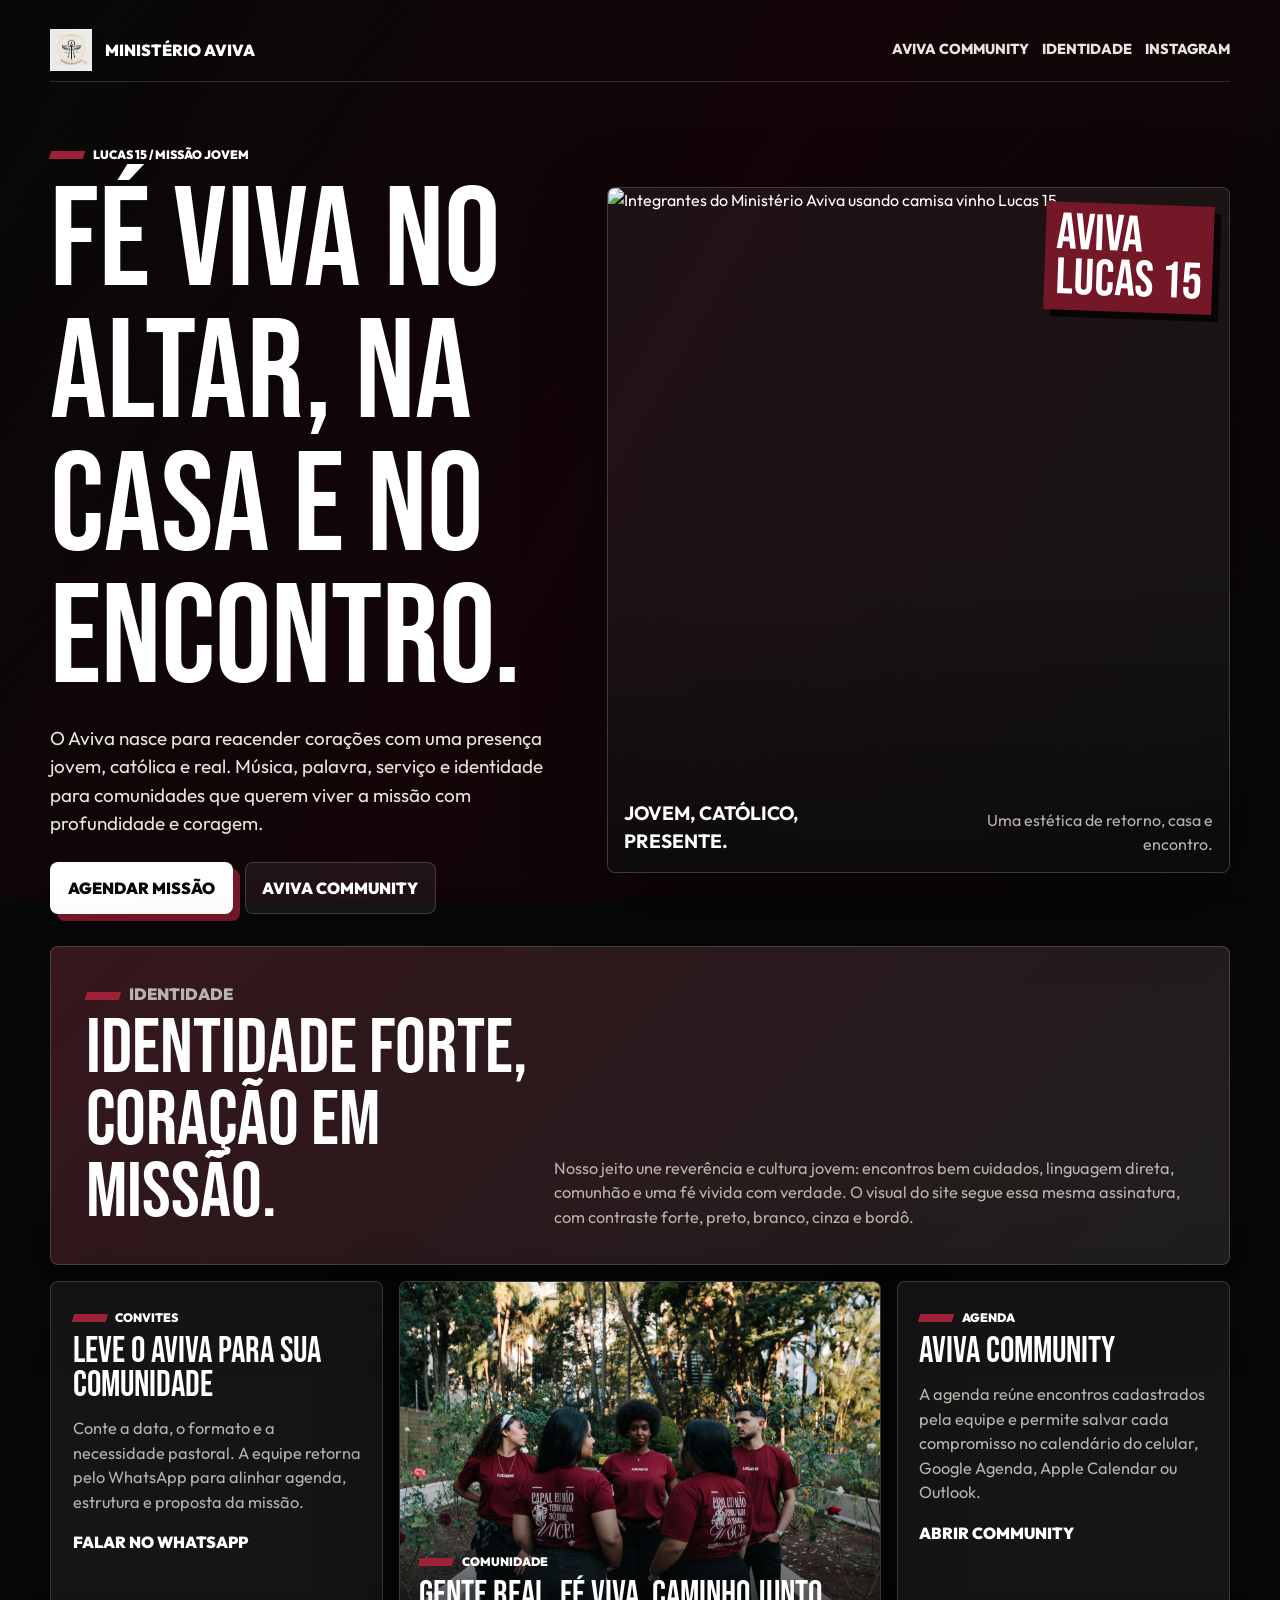
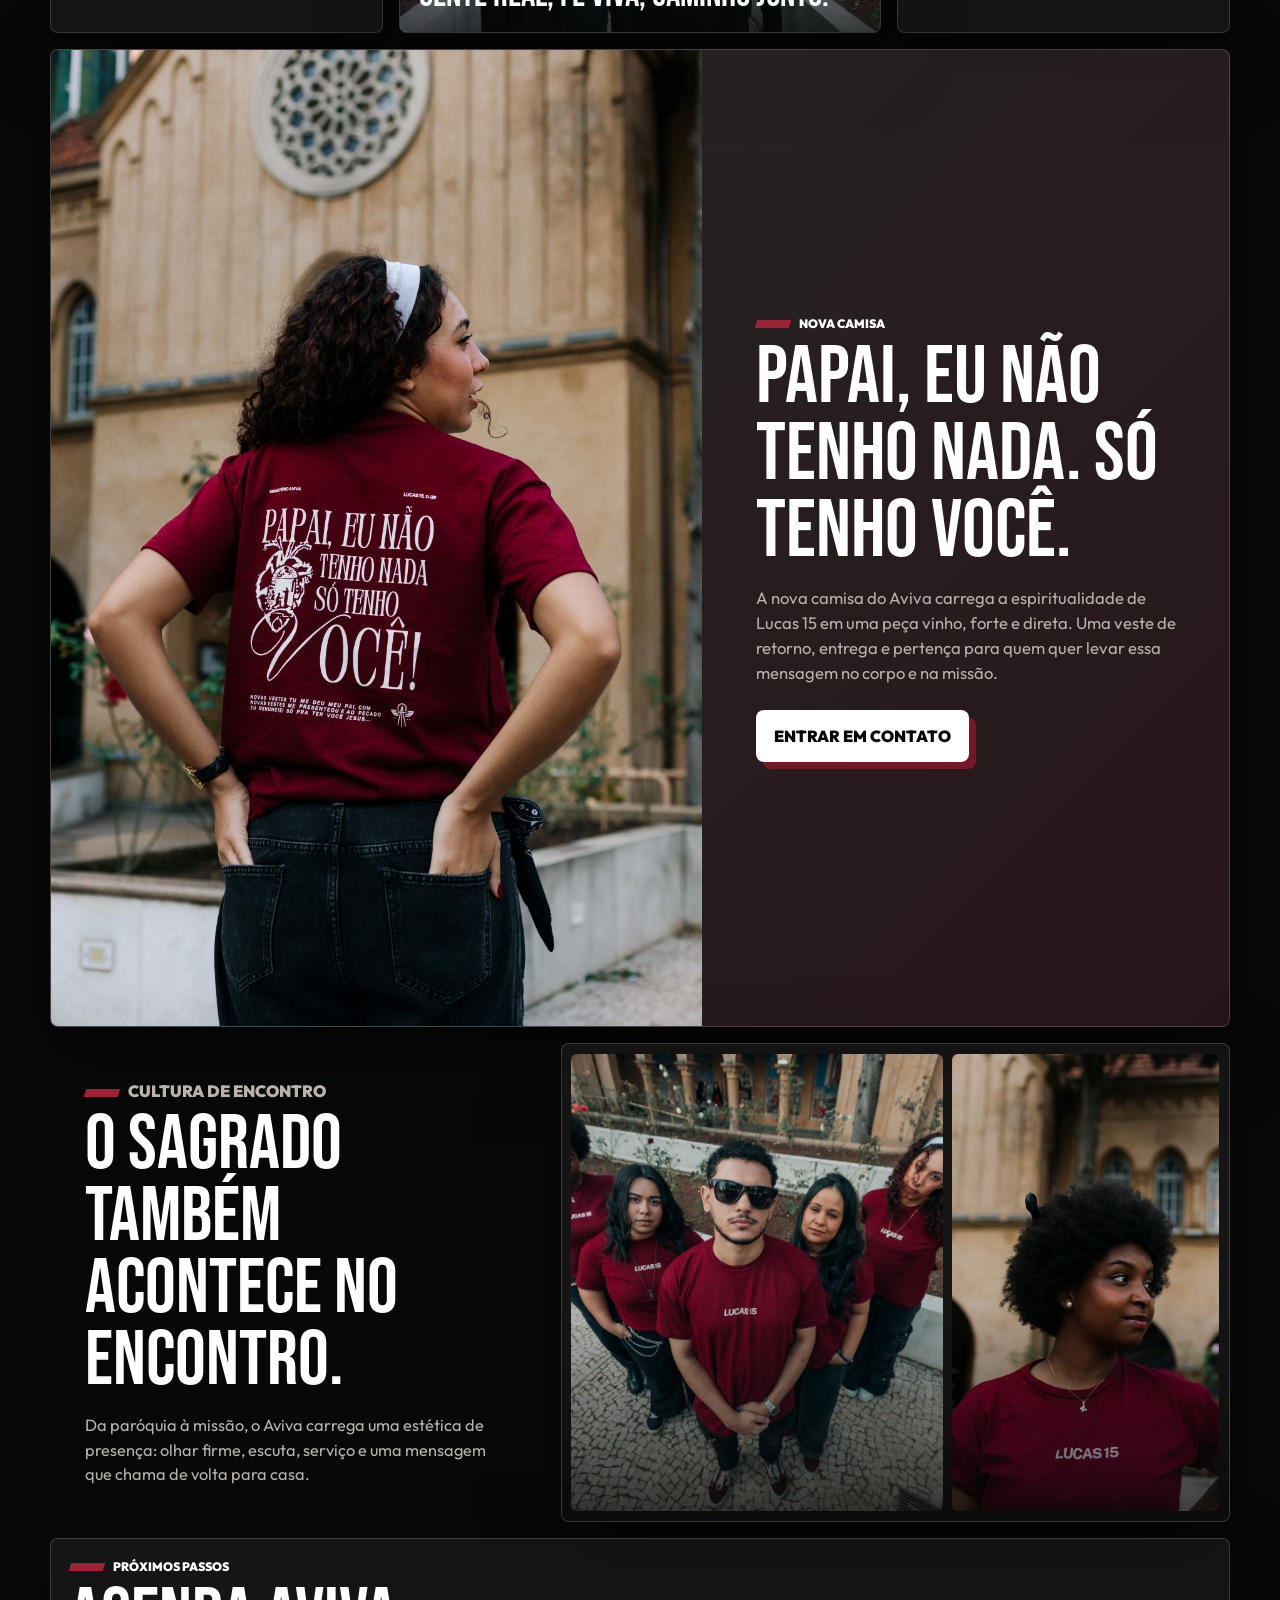
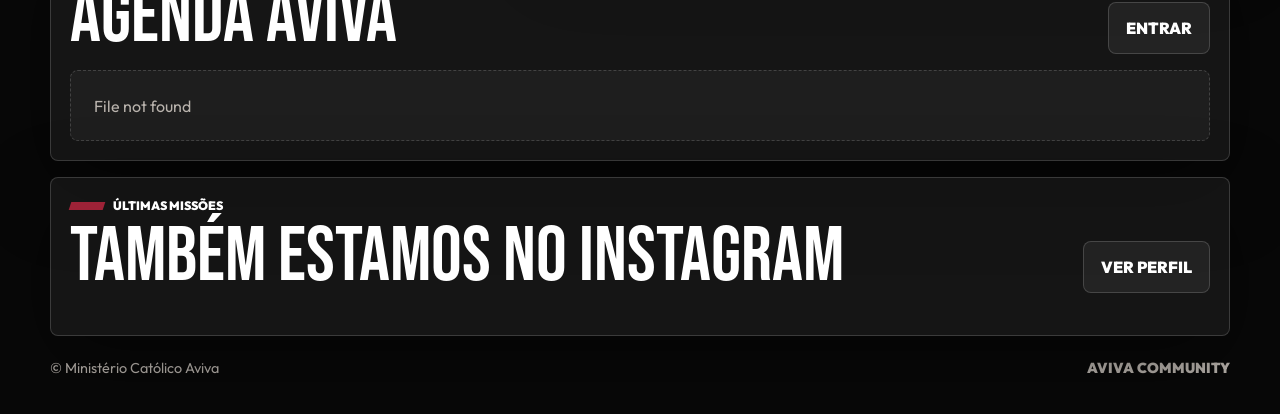
==== commit 9552bc6f: "Corrige login admin e atualiza seção da nova camisa" ====
--- a/index.html
+++ b/index.html
@@ -38,7 +38,7 @@
           <h1>Fé viva no altar, na casa e no encontro.</h1>
           <p class="hero-text">O Aviva nasce para reacender corações com uma presença jovem, católica e real. Música, palavra, serviço e identidade para comunidades que querem viver a missão com profundidade e coragem.</p>
           <div class="hero-actions">
-            <a href="https://wa.me/5511930828154" target="_blank" rel="noopener noreferrer" class="btn btn-primary">Agendar missão</a>
+            <a href="https://wa.me/5511941157120" target="_blank" rel="noopener noreferrer" class="btn btn-primary">Agendar missão</a>
             <a href="./community/" class="btn btn-secondary">Aviva Community</a>
           </div>
         </section>
@@ -67,7 +67,7 @@
         <span class="card-kicker">Convites</span>
         <h3>Leve o Aviva para sua comunidade</h3>
         <p>Conte a data, o formato e a necessidade pastoral. A equipe retorna pelo WhatsApp para alinhar agenda, estrutura e proposta da missão.</p>
-        <a href="https://wa.me/5511930828154" target="_blank" rel="noopener noreferrer" class="text-link">Falar no WhatsApp</a>
+        <a href="https://wa.me/5511941157120" target="_blank" rel="noopener noreferrer" class="text-link">Falar no WhatsApp</a>
       </article>
 
       <article class="image-feature reveal" style="animation-delay: 0.18s;">
@@ -84,6 +84,18 @@
         <p>A agenda reúne encontros cadastrados pela equipe e permite salvar cada compromisso no calendário do celular, Google Agenda, Apple Calendar ou Outlook.</p>
         <a href="./community/" class="text-link">Abrir community</a>
       </article>
+    </section>
+
+    <section class="shirt-showcase reveal" style="animation-delay: 0.26s;">
+      <div class="shirt-media">
+        <img src="./assets/IMG_6556.jpeg" alt="Nova camisa vinho do Ministério Aviva com a frase Papai, eu não tenho nada, só tenho você">
+      </div>
+      <div class="shirt-copy">
+        <p class="eyebrow">Nova camisa</p>
+        <h2>Papai, eu não tenho nada. Só tenho você.</h2>
+        <p>A nova camisa do Aviva carrega a espiritualidade de Lucas 15 em uma peça vinho, forte e direta. Uma veste de retorno, entrega e pertença para quem quer levar essa mensagem no corpo e na missão.</p>
+        <a href="https://wa.me/5511941157120" target="_blank" rel="noopener noreferrer" class="btn btn-primary">Entrar em contato</a>
+      </div>
     </section>
 
     <section class="split-story reveal" style="animation-delay: 0.28s;">
--- a/styles-v3.css
+++ b/styles-v3.css
@@ -44,6 +44,7 @@
 img {
   display: block;
   max-width: 100%;
+  image-rendering: auto;
 }
 
 a {
@@ -296,6 +297,7 @@
 
 .hero-poster,
 .image-feature,
+.shirt-showcase,
 .story-mosaic,
 .events-hero,
 .events-teaser,
@@ -321,7 +323,7 @@
   min-height: inherit;
   object-fit: cover;
   object-position: 52% 40%;
-  filter: saturate(0.95) contrast(1.1);
+  filter: saturate(1.04) contrast(1.02);
 }
 
 .hero-poster::after,
@@ -331,7 +333,7 @@
   content: "";
   position: absolute;
   inset: 0;
-  background: linear-gradient(180deg, transparent 38%, rgba(8, 8, 8, 0.88));
+  background: linear-gradient(180deg, transparent 54%, rgba(8, 8, 8, 0.72));
   pointer-events: none;
 }
 
@@ -444,6 +446,7 @@
   min-height: inherit;
   object-fit: cover;
   object-position: 50% 44%;
+  filter: saturate(1.04) contrast(1.02);
 }
 
 .image-feature > div {
@@ -454,6 +457,53 @@
   bottom: 1.2rem;
 }
 
+.shirt-showcase {
+  display: grid;
+  grid-template-columns: minmax(0, 1.12fr) minmax(320px, 0.88fr);
+  gap: 1rem;
+  align-items: stretch;
+  margin-top: 1rem;
+  overflow: hidden;
+  background:
+    linear-gradient(135deg, rgba(255, 255, 255, 0.08), rgba(116, 24, 40, 0.18)),
+    rgba(255, 255, 255, 0.055);
+}
+
+.shirt-media {
+  min-height: 520px;
+  overflow: hidden;
+}
+
+.shirt-media img {
+  width: 100%;
+  height: 100%;
+  min-height: inherit;
+  object-fit: cover;
+  object-position: 52% 61%;
+  filter: saturate(1.08) contrast(1.03);
+}
+
+.shirt-copy {
+  align-self: center;
+  padding: clamp(1.35rem, 4vw, 2.4rem);
+}
+
+.shirt-copy h2 {
+  margin-top: 0.35rem;
+  font-size: clamp(2.8rem, 6.4vw, 6rem);
+  text-transform: uppercase;
+}
+
+.shirt-copy p:not(.eyebrow) {
+  margin-top: 1rem;
+  color: var(--muted);
+  font-size: 1.04rem;
+}
+
+.shirt-copy .btn {
+  margin-top: 1.5rem;
+}
+
 .split-story {
   display: grid;
   grid-template-columns: 0.85fr 1.15fr;
@@ -486,6 +536,7 @@
   min-height: 408px;
   object-fit: cover;
   border-radius: 6px;
+  filter: saturate(1.04) contrast(1.02);
 }
 
 .story-mosaic img:last-child {
@@ -726,6 +777,7 @@
   .hero-grid,
   .mission-band,
   .content-grid,
+  .shirt-showcase,
   .split-story,
   .events-hero,
   .events-grid {
@@ -740,6 +792,10 @@
     min-height: 560px;
   }
 
+  .shirt-media {
+    min-height: 560px;
+  }
+
   .section-header,
   .events-toolbar {
     align-items: flex-start;
@@ -792,6 +848,10 @@
     grid-template-columns: 1fr;
   }
 
+  .shirt-media {
+    min-height: 430px;
+  }
+
   .story-mosaic img,
   .story-mosaic img:first-child {
     min-height: 280px;
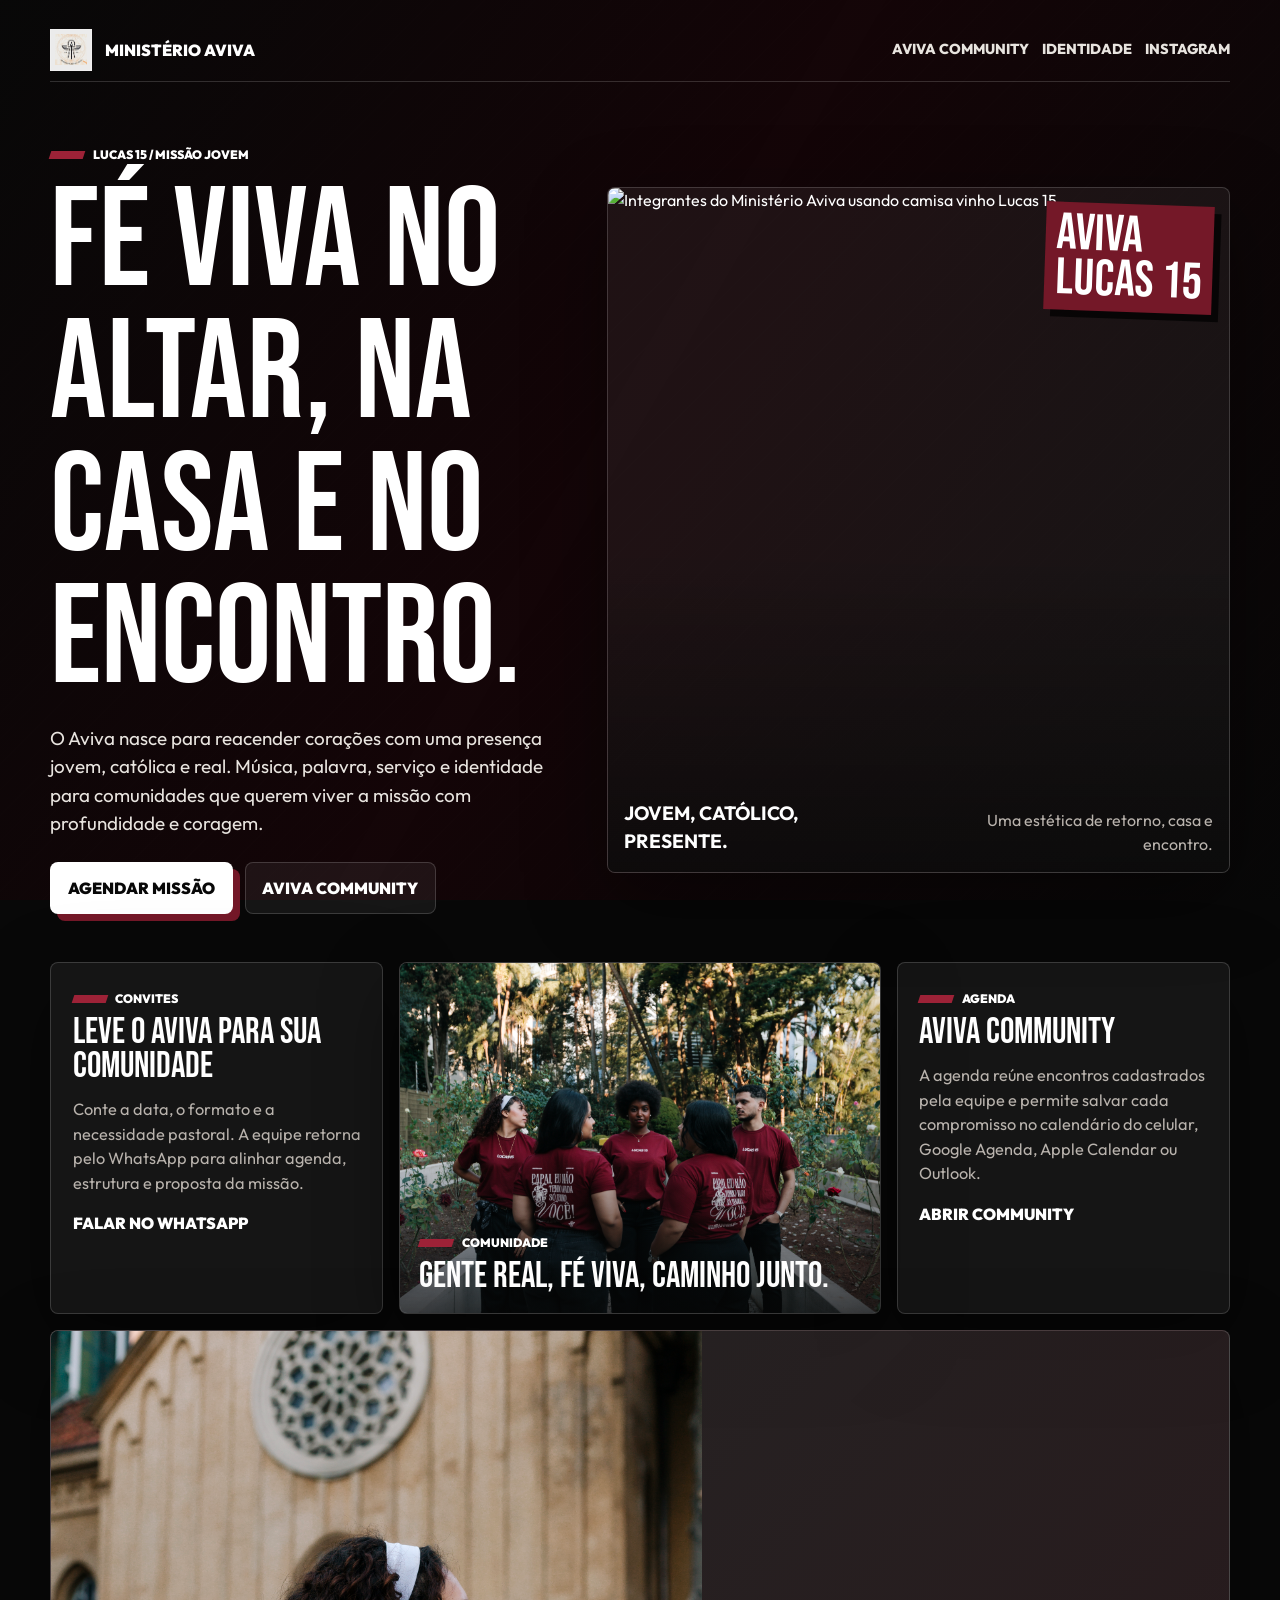
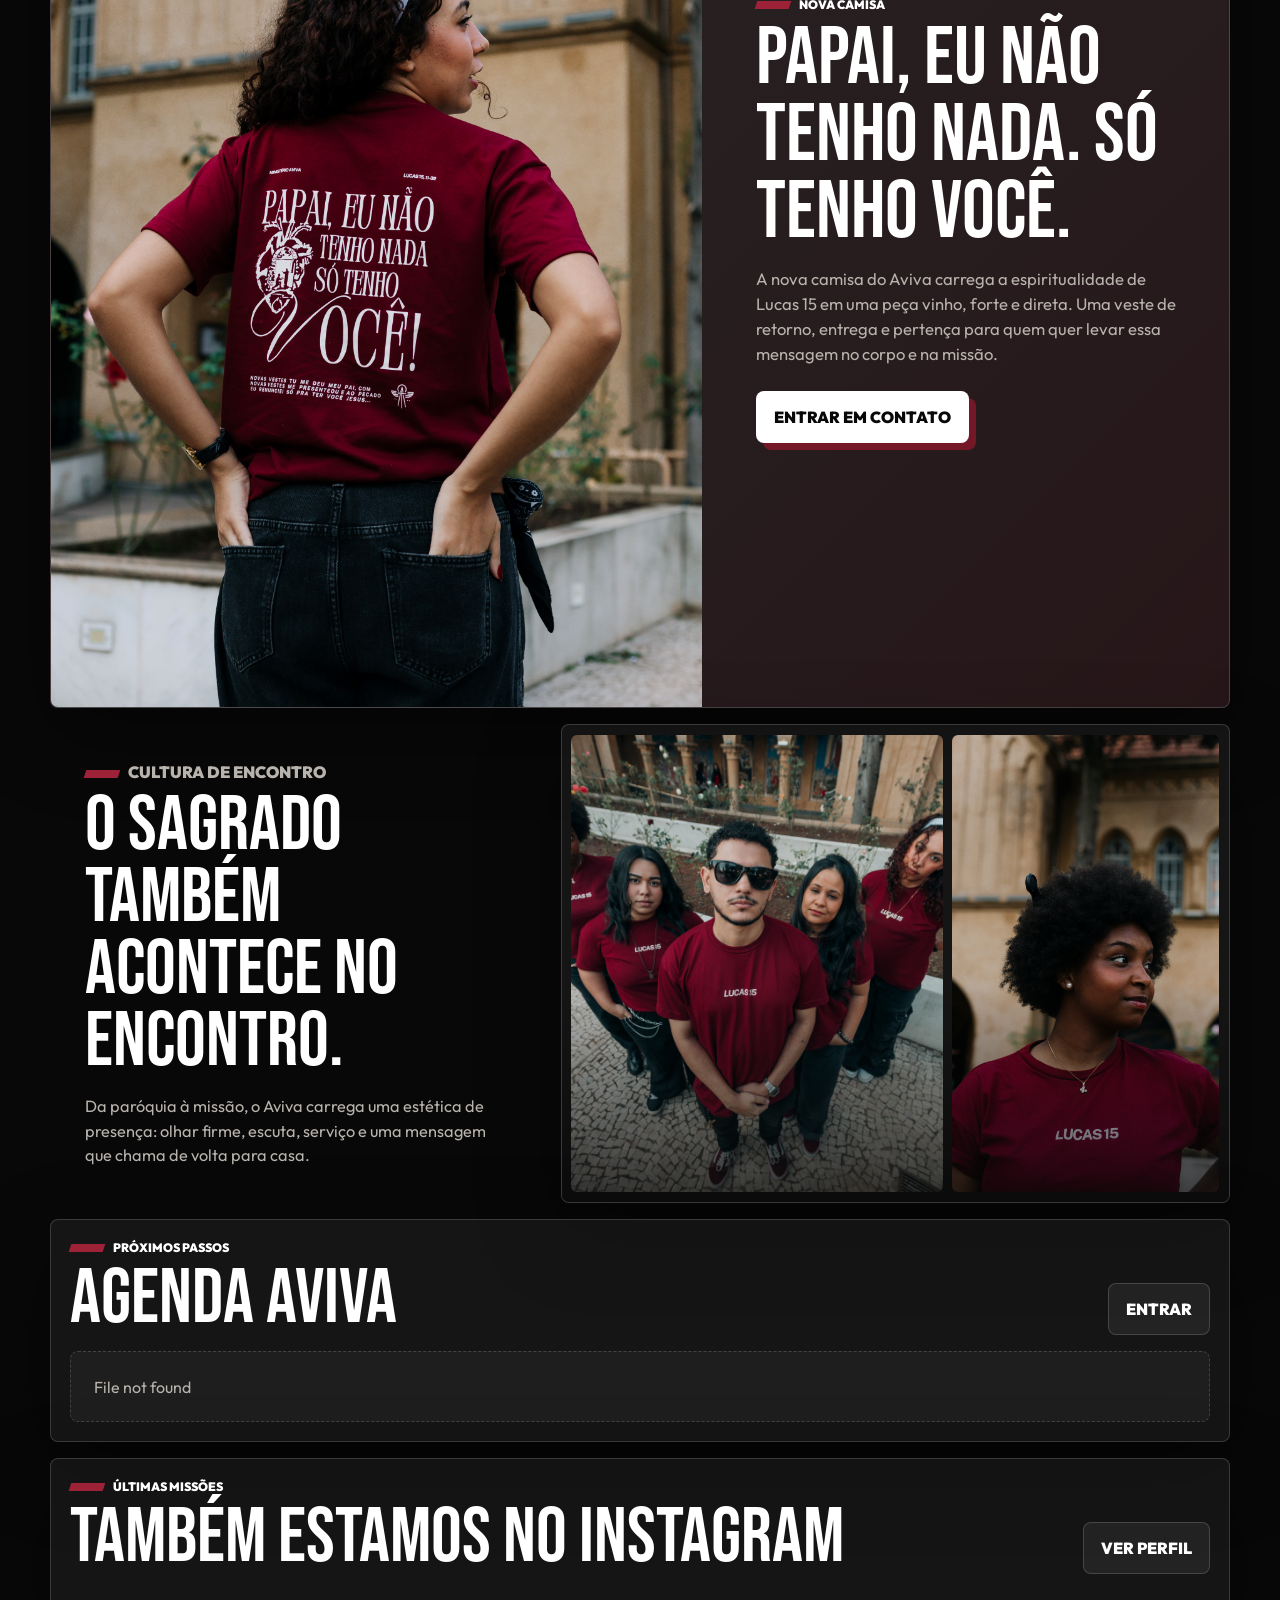
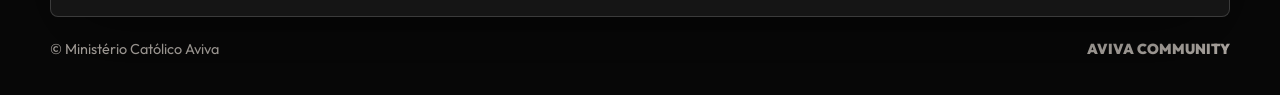
==== commit 7301d9ee: "Update index.html" ====
--- a/index.html
+++ b/index.html
@@ -53,15 +53,6 @@
         </section>
       </div>
     </header>
-
-    <section class="mission-band reveal" id="identidade" style="animation-delay: 0.08s;">
-      <div>
-        <p class="eyebrow">Identidade</p>
-        <h2>Identidade forte, coração em missão.</h2>
-      </div>
-      <p>Nosso jeito une reverência e cultura jovem: encontros bem cuidados, linguagem direta, comunhão e uma fé vivida com verdade. O visual do site segue essa mesma assinatura, com contraste forte, preto, branco, cinza e bordô.</p>
-    </section>
-
     <section class="content-grid">
       <article class="info-card reveal" style="animation-delay: 0.14s;">
         <span class="card-kicker">Convites</span>
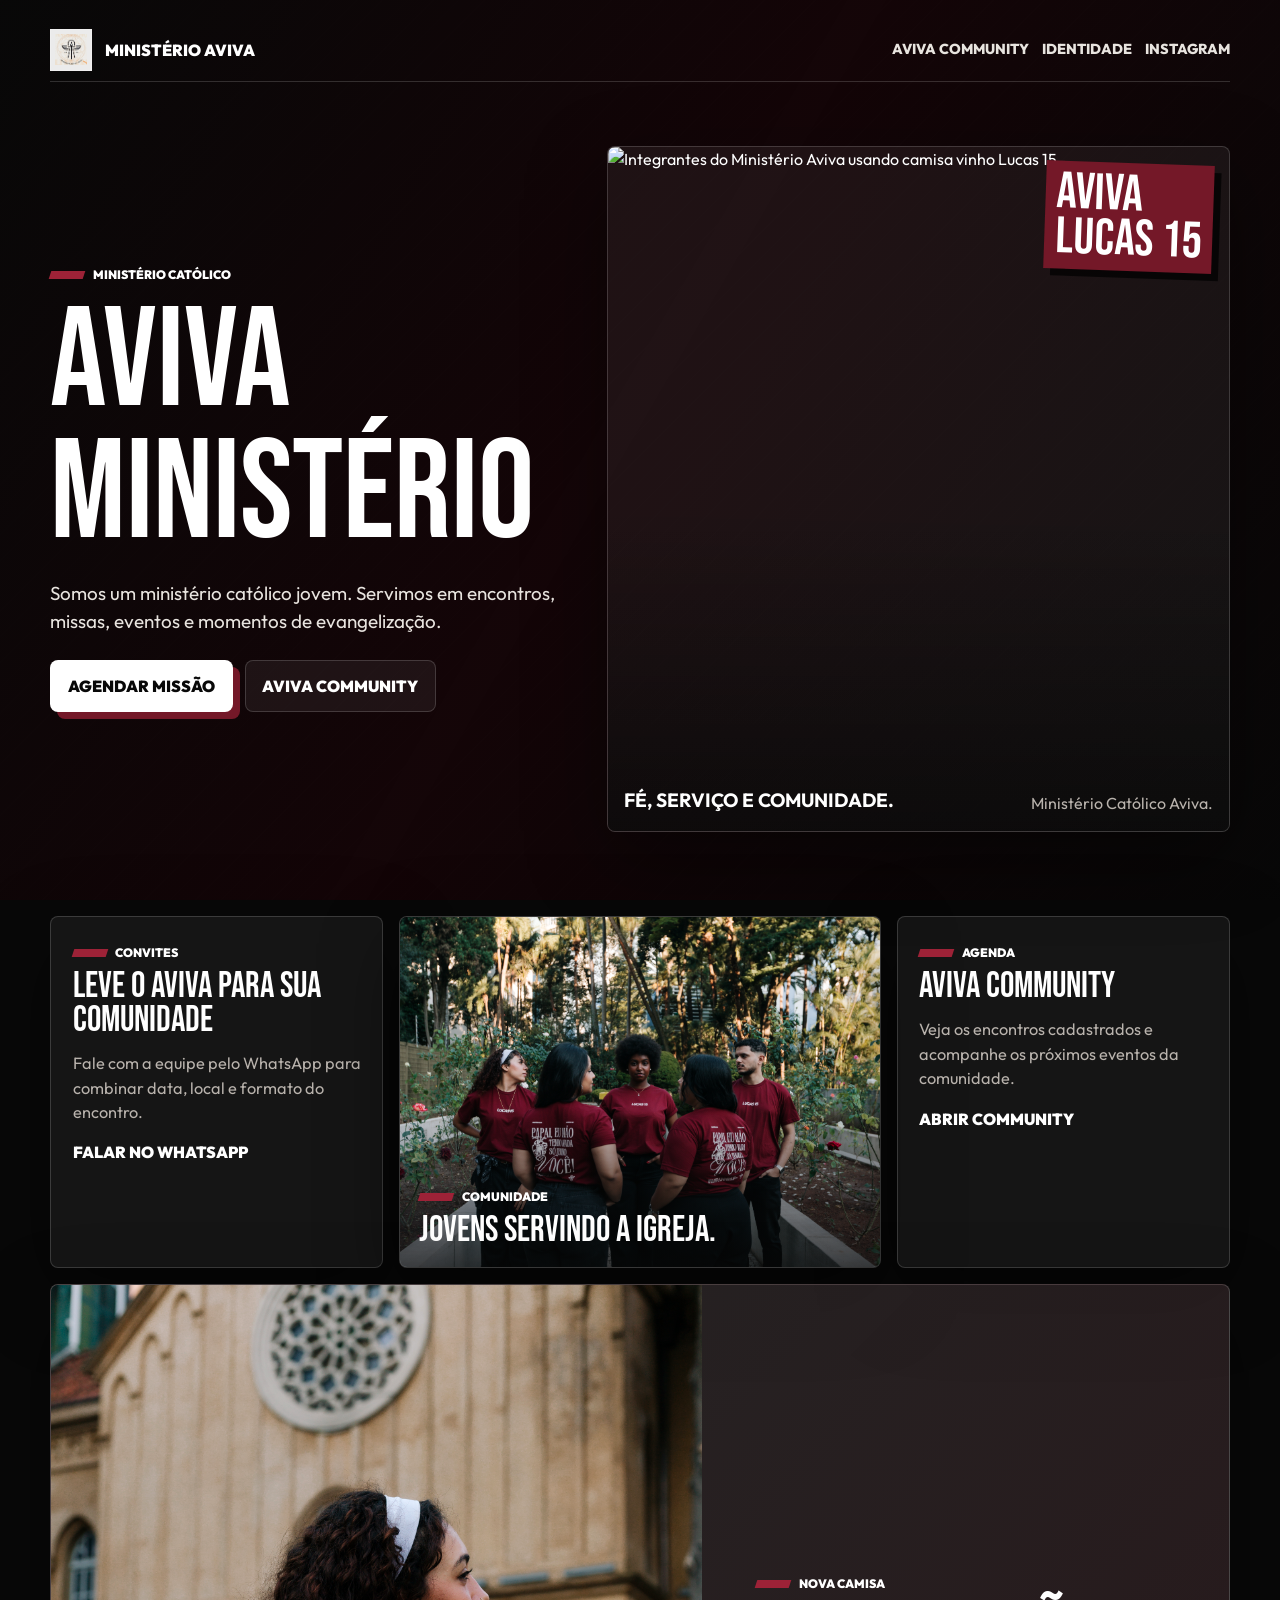
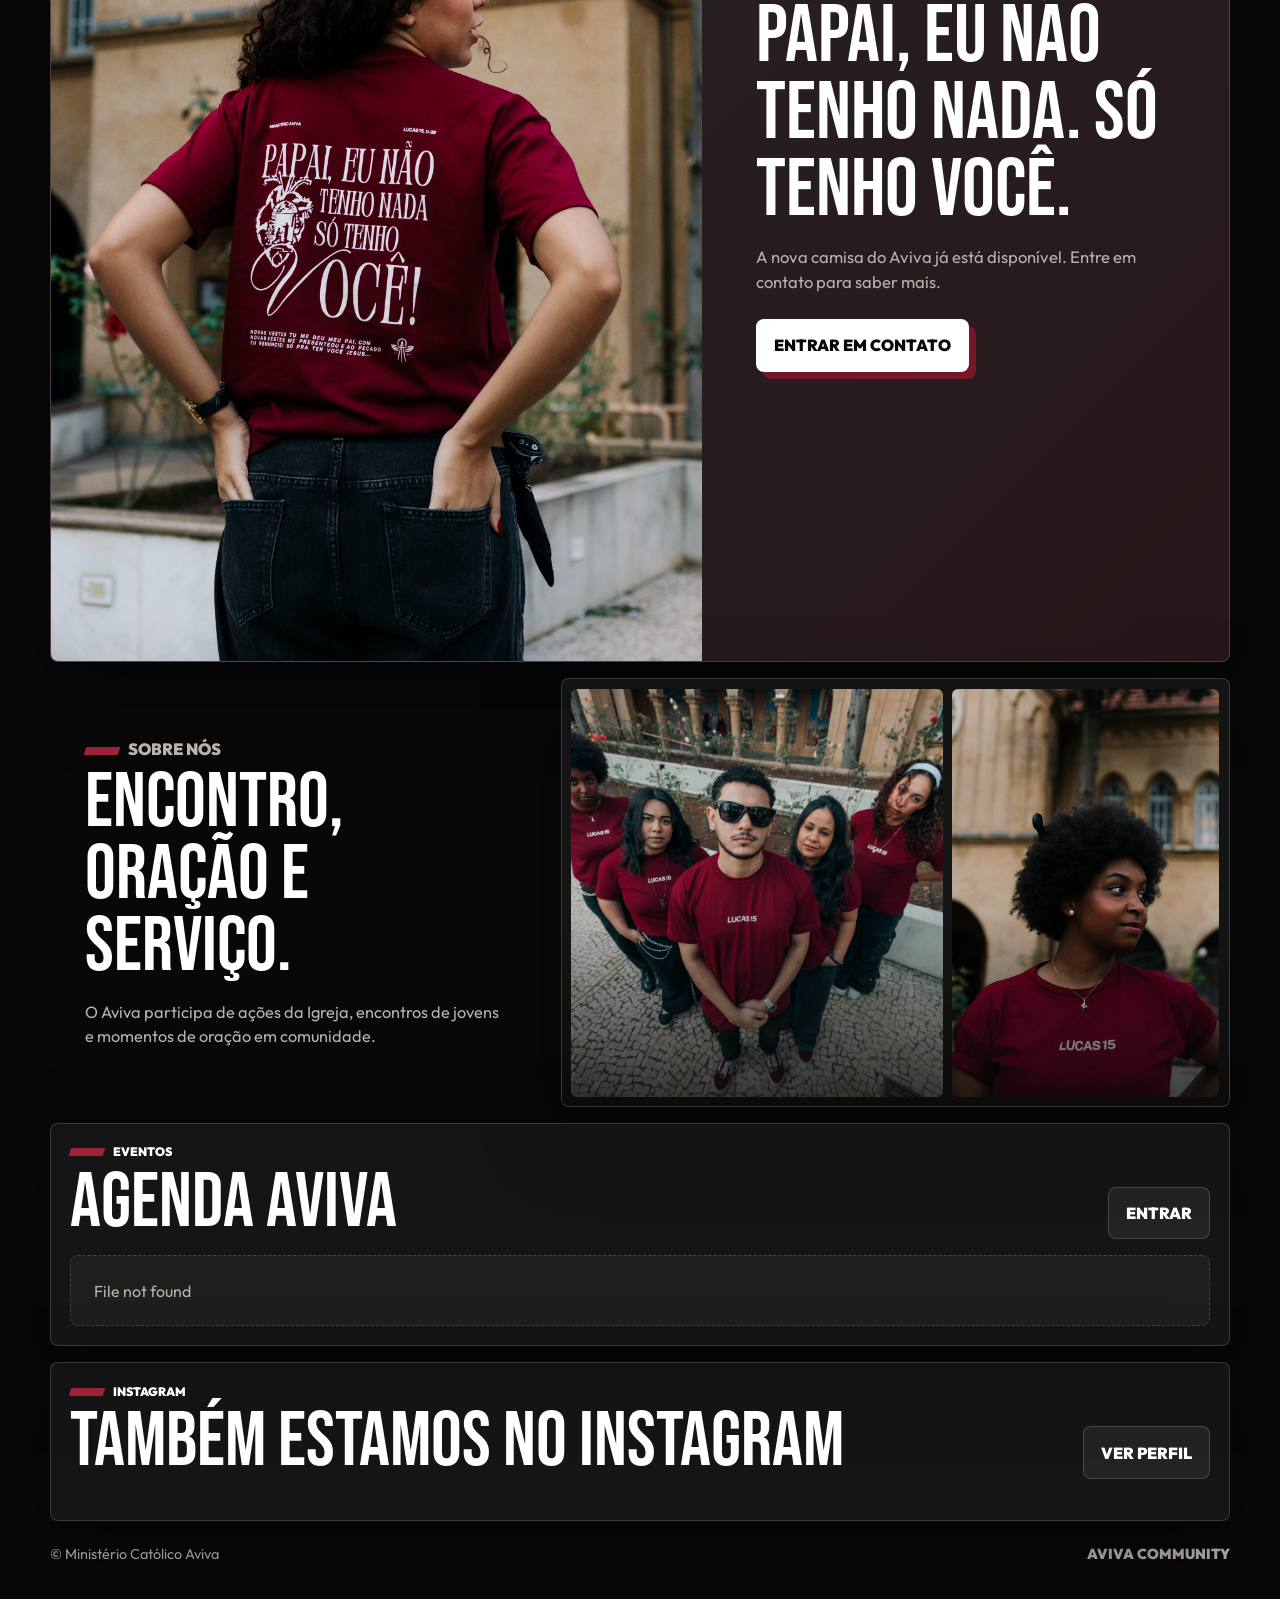
==== commit 426bbe69: "Simplifica textos do site" ====
--- a/index.html
+++ b/index.html
@@ -4,7 +4,7 @@
   <meta charset="UTF-8">
   <meta name="viewport" content="width=device-width, initial-scale=1.0">
   <title>Ministério Católico Aviva</title>
-  <meta name="description" content="Ministério Católico Aviva: missão, evangelização, eventos e presença jovem com identidade forte.">
+  <meta name="description" content="Ministério Católico Aviva: encontros, eventos e evangelização.">
   <meta name="theme-color" content="#160508">
   <link rel="preconnect" href="https://fonts.googleapis.com">
   <link rel="preconnect" href="https://fonts.gstatic.com" crossorigin>
@@ -34,9 +34,9 @@
 
       <div class="hero-grid">
         <section class="hero-copy">
-          <p class="eyebrow">Lucas 15 / missão jovem</p>
-          <h1>Fé viva no altar, na casa e no encontro.</h1>
-          <p class="hero-text">O Aviva nasce para reacender corações com uma presença jovem, católica e real. Música, palavra, serviço e identidade para comunidades que querem viver a missão com profundidade e coragem.</p>
+          <p class="eyebrow">Ministério católico</p>
+          <h1>Aviva Ministério</h1>
+          <p class="hero-text">Somos um ministério católico jovem. Servimos em encontros, missas, eventos e momentos de evangelização.</p>
           <div class="hero-actions">
             <a href="https://wa.me/5511941157120" target="_blank" rel="noopener noreferrer" class="btn btn-primary">Agendar missão</a>
             <a href="./community/" class="btn btn-secondary">Aviva Community</a>
@@ -47,8 +47,8 @@
           <img src="./assets/IMG_6893.jpeg" alt="Integrantes do Ministério Aviva usando camisa vinho Lucas 15">
           <div class="poster-stamp">AVIVA<br>LUCAS 15</div>
           <div class="photo-caption">
-            <strong>Jovem, católico, presente.</strong>
-            <span>Uma estética de retorno, casa e encontro.</span>
+            <strong>Fé, serviço e comunidade.</strong>
+            <span>Ministério Católico Aviva.</span>
           </div>
         </section>
       </div>
@@ -57,7 +57,7 @@
       <article class="info-card reveal" style="animation-delay: 0.14s;">
         <span class="card-kicker">Convites</span>
         <h3>Leve o Aviva para sua comunidade</h3>
-        <p>Conte a data, o formato e a necessidade pastoral. A equipe retorna pelo WhatsApp para alinhar agenda, estrutura e proposta da missão.</p>
+        <p>Fale com a equipe pelo WhatsApp para combinar data, local e formato do encontro.</p>
         <a href="https://wa.me/5511941157120" target="_blank" rel="noopener noreferrer" class="text-link">Falar no WhatsApp</a>
       </article>
 
@@ -65,14 +65,14 @@
         <img src="./assets/IMG_6495.jpeg" alt="Jovens do Ministério Aviva com camisetas vinho">
         <div>
           <span class="card-kicker">Comunidade</span>
-          <h3>Gente real, fé viva, caminho junto.</h3>
+          <h3>Jovens servindo a Igreja.</h3>
         </div>
       </article>
 
       <article class="info-card reveal" style="animation-delay: 0.22s;">
         <span class="card-kicker">Agenda</span>
         <h3>Aviva Community</h3>
-        <p>A agenda reúne encontros cadastrados pela equipe e permite salvar cada compromisso no calendário do celular, Google Agenda, Apple Calendar ou Outlook.</p>
+        <p>Veja os encontros cadastrados e acompanhe os próximos eventos da comunidade.</p>
         <a href="./community/" class="text-link">Abrir community</a>
       </article>
     </section>
@@ -84,16 +84,16 @@
       <div class="shirt-copy">
         <p class="eyebrow">Nova camisa</p>
         <h2>Papai, eu não tenho nada. Só tenho você.</h2>
-        <p>A nova camisa do Aviva carrega a espiritualidade de Lucas 15 em uma peça vinho, forte e direta. Uma veste de retorno, entrega e pertença para quem quer levar essa mensagem no corpo e na missão.</p>
+        <p>A nova camisa do Aviva já está disponível. Entre em contato para saber mais.</p>
         <a href="https://wa.me/5511941157120" target="_blank" rel="noopener noreferrer" class="btn btn-primary">Entrar em contato</a>
       </div>
     </section>
 
     <section class="split-story reveal" style="animation-delay: 0.28s;">
       <div class="story-copy">
-        <p class="eyebrow">Cultura de encontro</p>
-        <h2>O sagrado também acontece no encontro.</h2>
-        <p>Da paróquia à missão, o Aviva carrega uma estética de presença: olhar firme, escuta, serviço e uma mensagem que chama de volta para casa.</p>
+        <p class="eyebrow">Sobre nós</p>
+        <h2>Encontro, oração e serviço.</h2>
+        <p>O Aviva participa de ações da Igreja, encontros de jovens e momentos de oração em comunidade.</p>
       </div>
       <div class="story-mosaic">
         <img src="./assets/IMG_6488.jpeg" alt="Grupo do Ministério Aviva em encontro externo">
@@ -104,7 +104,7 @@
     <section class="events-teaser reveal" style="animation-delay: 0.34s;">
       <div class="section-header">
         <div>
-          <p class="eyebrow">Próximos passos</p>
+          <p class="eyebrow">Eventos</p>
           <h2>Agenda Aviva</h2>
         </div>
         <a href="./community/" class="btn btn-secondary">Entrar</a>
@@ -115,7 +115,7 @@
     <section class="instagram-panel reveal" style="animation-delay: 0.4s;">
       <div class="section-header">
         <div>
-          <p class="eyebrow">Últimas missões</p>
+          <p class="eyebrow">Instagram</p>
           <h2>Também estamos no Instagram</h2>
         </div>
         <a href="https://www.instagram.com/avivaministerio.ofc" target="_blank" rel="noopener noreferrer" class="btn btn-secondary">Ver perfil</a>
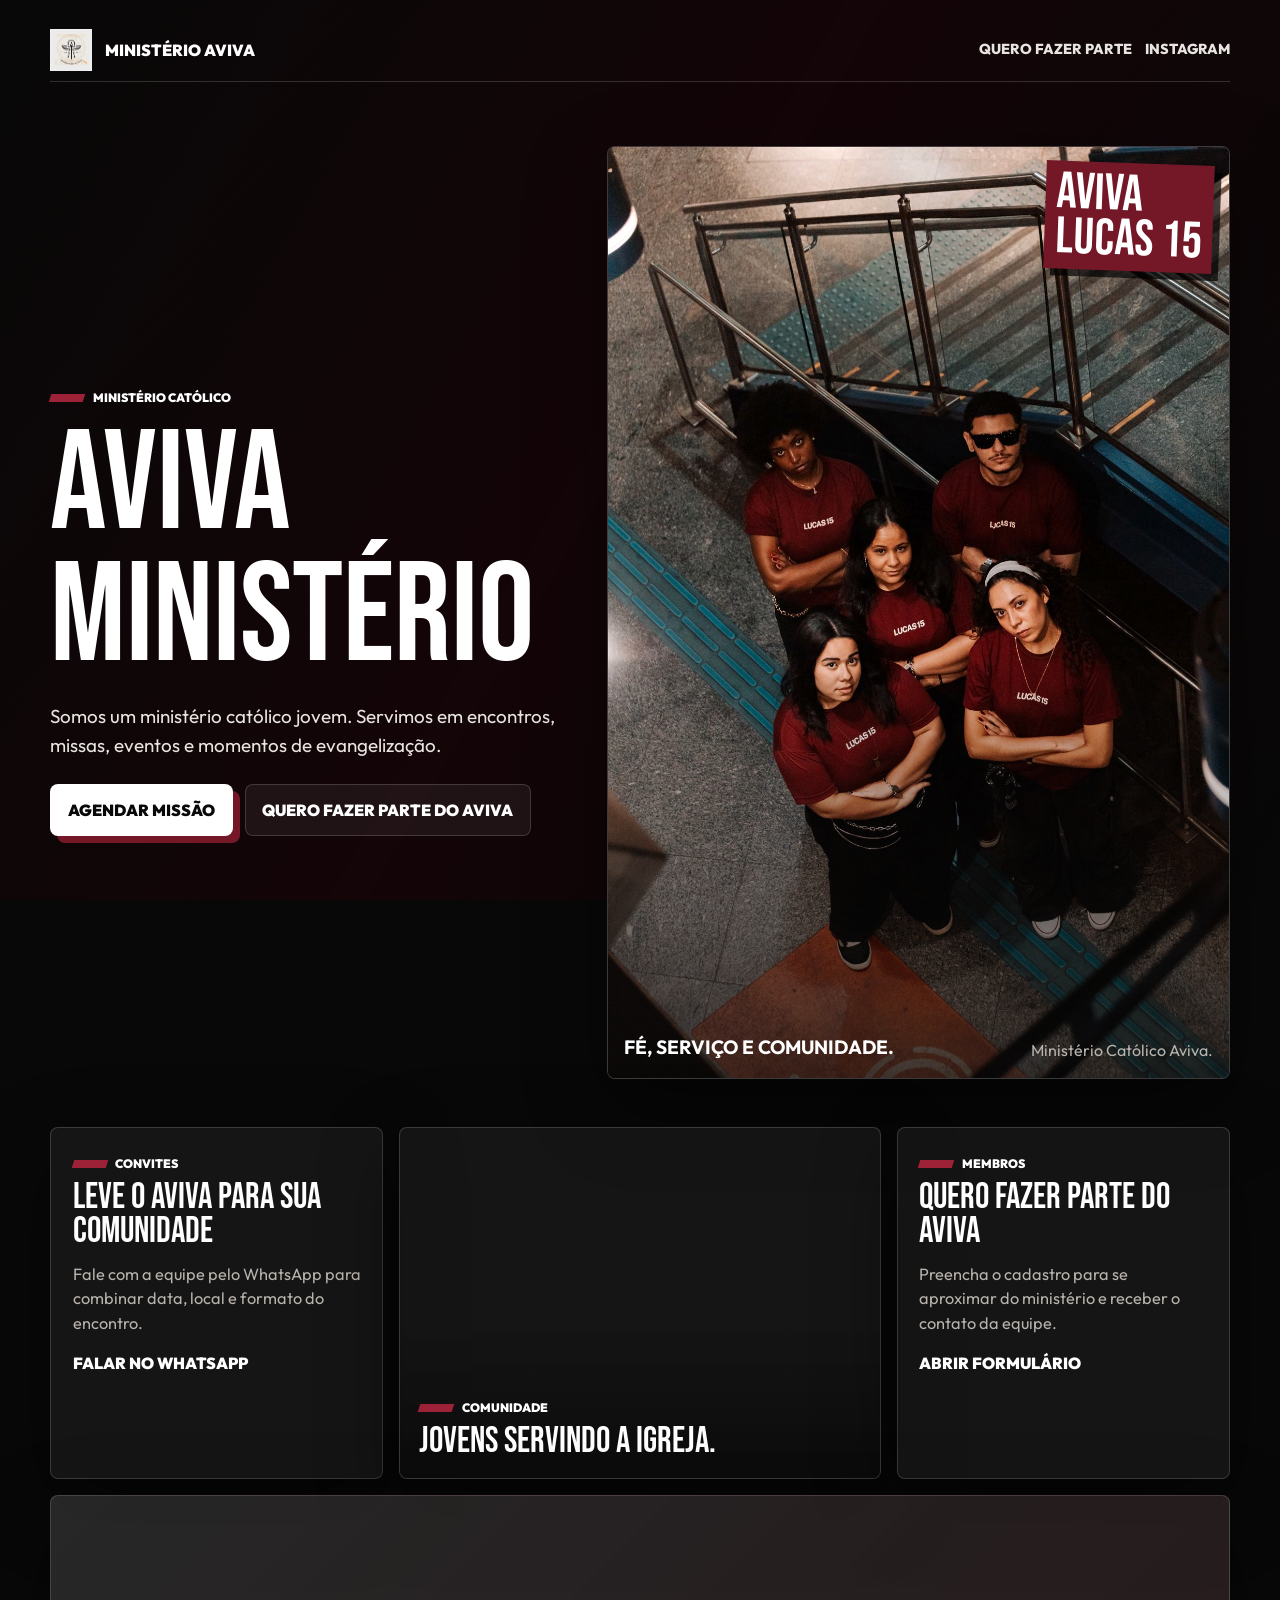
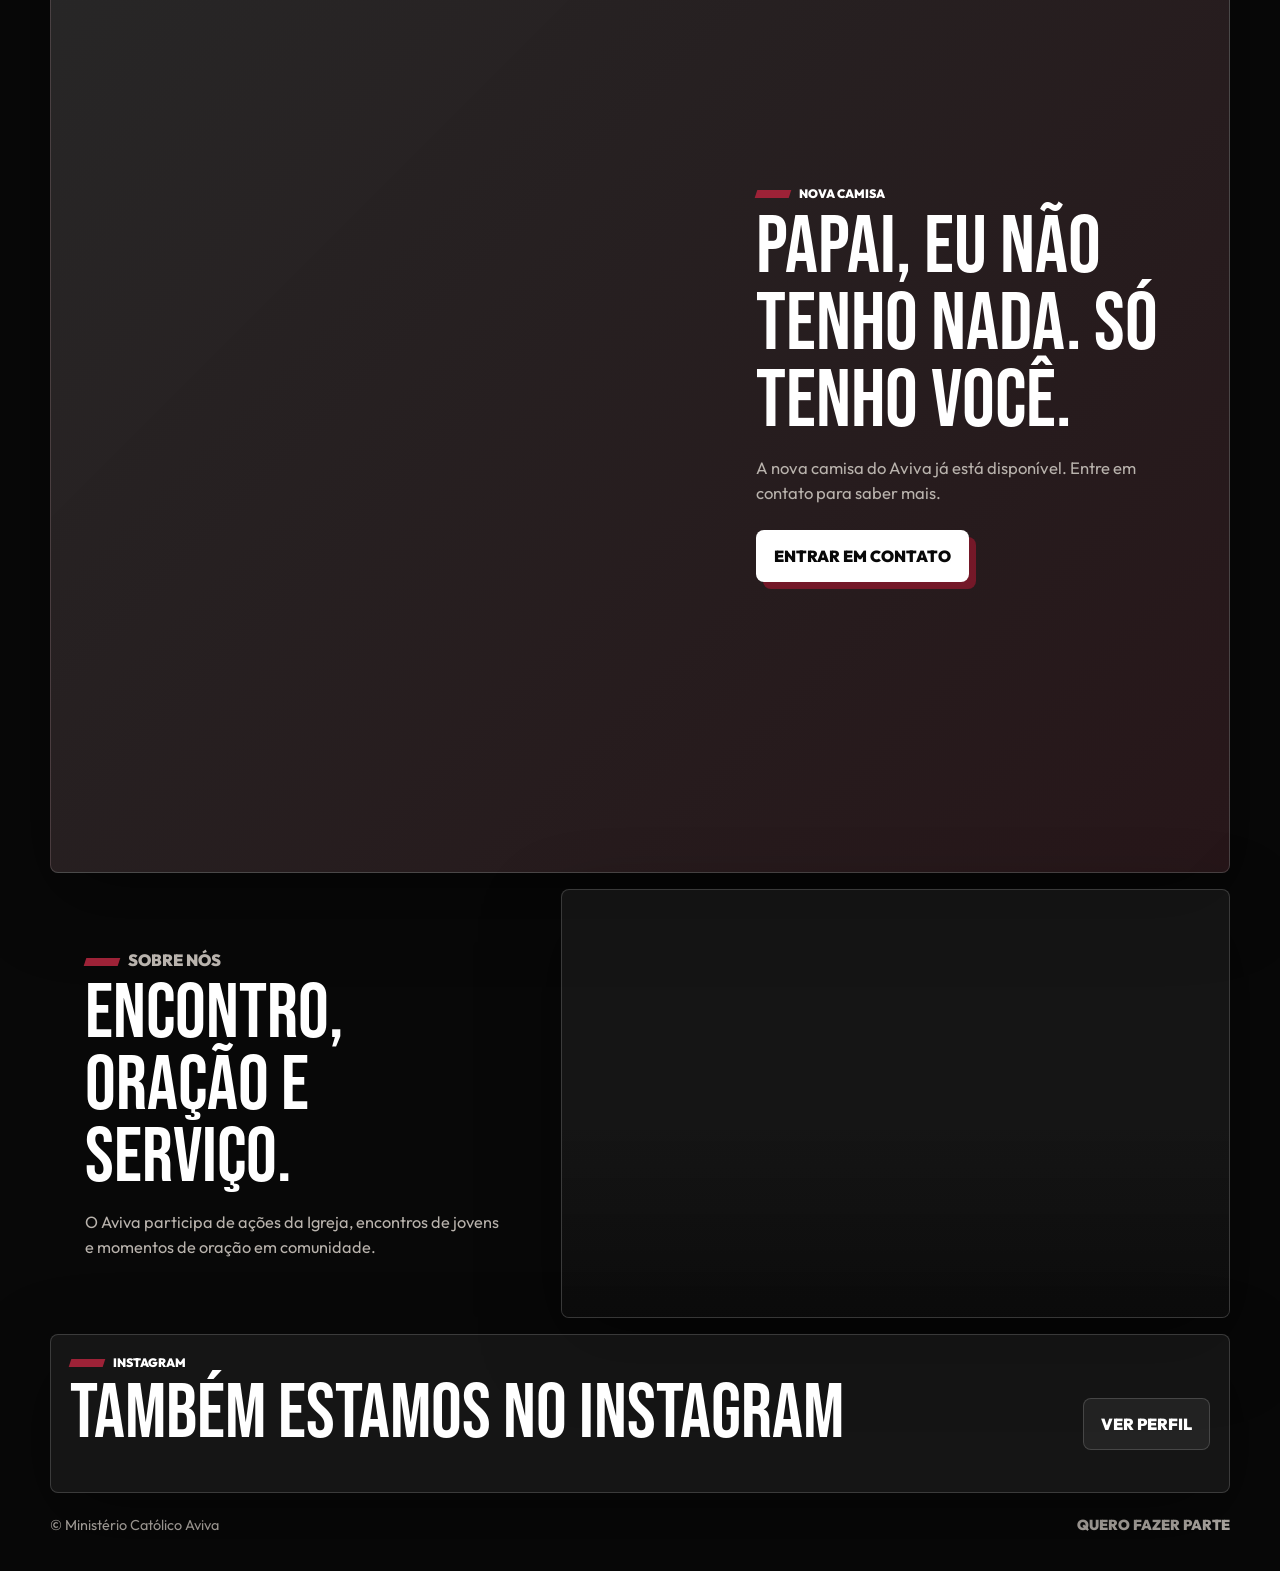
==== commit 2b59ae26: "Ajusta site Aviva" ====
--- a/index.html
+++ b/index.html
@@ -26,8 +26,7 @@
           <span>Ministério Aviva</span>
         </a>
         <div class="nav-actions">
-          <a href="./community/">Aviva Community</a>
-          <a href="#identidade">Identidade</a>
+          <a href="./membros/cadastro/">Quero fazer parte</a>
           <a href="https://www.instagram.com/avivaministerio.ofc" target="_blank" rel="noopener noreferrer">Instagram</a>
         </div>
       </nav>
@@ -38,13 +37,13 @@
           <h1>Aviva Ministério</h1>
           <p class="hero-text">Somos um ministério católico jovem. Servimos em encontros, missas, eventos e momentos de evangelização.</p>
           <div class="hero-actions">
-            <a href="https://wa.me/5511941157120" target="_blank" rel="noopener noreferrer" class="btn btn-primary">Agendar missão</a>
-            <a href="./community/" class="btn btn-secondary">Aviva Community</a>
+            <a href="https://wa.link/qy9jha" target="_blank" rel="noopener noreferrer" class="btn btn-primary">Agendar missão</a>
+            <a href="./membros/cadastro/" class="btn btn-secondary">Quero fazer parte do Aviva</a>
           </div>
         </section>
 
         <section class="hero-poster" aria-label="Integrantes do Ministério Aviva">
-          <img src="./assets/IMG_6893.jpeg" alt="Integrantes do Ministério Aviva usando camisa vinho Lucas 15">
+          <img src="./assets/optimized/IMG_6893.jpeg" alt="Integrantes do Ministério Aviva usando camisa vinho Lucas 15" width="1200" height="1800" fetchpriority="high" decoding="async">
           <div class="poster-stamp">AVIVA<br>LUCAS 15</div>
           <div class="photo-caption">
             <strong>Fé, serviço e comunidade.</strong>
@@ -58,11 +57,11 @@
         <span class="card-kicker">Convites</span>
         <h3>Leve o Aviva para sua comunidade</h3>
         <p>Fale com a equipe pelo WhatsApp para combinar data, local e formato do encontro.</p>
-        <a href="https://wa.me/5511941157120" target="_blank" rel="noopener noreferrer" class="text-link">Falar no WhatsApp</a>
+        <a href="https://wa.link/qy9jha" target="_blank" rel="noopener noreferrer" class="text-link">Falar no WhatsApp</a>
       </article>
 
       <article class="image-feature reveal" style="animation-delay: 0.18s;">
-        <img src="./assets/IMG_6495.jpeg" alt="Jovens do Ministério Aviva com camisetas vinho">
+        <img src="./assets/optimized/IMG_6495.jpeg" alt="Jovens do Ministério Aviva com camisetas vinho" width="1500" height="1000" loading="lazy" decoding="async">
         <div>
           <span class="card-kicker">Comunidade</span>
           <h3>Jovens servindo a Igreja.</h3>
@@ -70,22 +69,22 @@
       </article>
 
       <article class="info-card reveal" style="animation-delay: 0.22s;">
-        <span class="card-kicker">Agenda</span>
-        <h3>Aviva Community</h3>
-        <p>Veja os encontros cadastrados e acompanhe os próximos eventos da comunidade.</p>
-        <a href="./community/" class="text-link">Abrir community</a>
+        <span class="card-kicker">Membros</span>
+        <h3>Quero fazer parte do Aviva</h3>
+        <p>Preencha o cadastro para se aproximar do ministério e receber o contato da equipe.</p>
+        <a href="./membros/cadastro/" class="text-link">Abrir formulário</a>
       </article>
     </section>
 
     <section class="shirt-showcase reveal" style="animation-delay: 0.26s;">
       <div class="shirt-media">
-        <img src="./assets/IMG_6556.jpeg" alt="Nova camisa vinho do Ministério Aviva com a frase Papai, eu não tenho nada, só tenho você">
+        <img src="./assets/optimized/IMG_6556.jpeg" alt="Nova camisa vinho do Ministério Aviva com a frase Papai, eu não tenho nada, só tenho você" width="1000" height="1500" loading="lazy" decoding="async">
       </div>
       <div class="shirt-copy">
         <p class="eyebrow">Nova camisa</p>
         <h2>Papai, eu não tenho nada. Só tenho você.</h2>
         <p>A nova camisa do Aviva já está disponível. Entre em contato para saber mais.</p>
-        <a href="https://wa.me/5511941157120" target="_blank" rel="noopener noreferrer" class="btn btn-primary">Entrar em contato</a>
+        <a href="https://wa.link/qy9jha" target="_blank" rel="noopener noreferrer" class="btn btn-primary">Entrar em contato</a>
       </div>
     </section>
 
@@ -96,20 +95,9 @@
         <p>O Aviva participa de ações da Igreja, encontros de jovens e momentos de oração em comunidade.</p>
       </div>
       <div class="story-mosaic">
-        <img src="./assets/IMG_6488.jpeg" alt="Grupo do Ministério Aviva em encontro externo">
-        <img src="./assets/IMG_6533.jpeg" alt="Integrante do Ministério Aviva com camisa Lucas 15">
+        <img src="./assets/optimized/IMG_6488.jpeg" alt="Grupo do Ministério Aviva em encontro externo" width="1500" height="1000" loading="lazy" decoding="async">
+        <img src="./assets/optimized/IMG_6533.jpeg" alt="Integrante do Ministério Aviva com camisa Lucas 15" width="1000" height="1500" loading="lazy" decoding="async">
       </div>
-    </section>
-
-    <section class="events-teaser reveal" style="animation-delay: 0.34s;">
-      <div class="section-header">
-        <div>
-          <p class="eyebrow">Eventos</p>
-          <h2>Agenda Aviva</h2>
-        </div>
-        <a href="./community/" class="btn btn-secondary">Entrar</a>
-      </div>
-      <div class="events-grid" id="events-preview" aria-live="polite"></div>
     </section>
 
     <section class="instagram-panel reveal" style="animation-delay: 0.4s;">
@@ -138,12 +126,11 @@
     <footer class="footer">
       <p>© Ministério Católico Aviva</p>
       <div>
-        <a href="./community/">Aviva Community</a>
+        <a href="./membros/cadastro/">Quero fazer parte</a>
       </div>
     </footer>
   </main>
 
-  <script src="./shared/app.js"></script>
   <script src="./script-v3.js"></script>
 </body>
 </html>
--- a/styles-v3.css
+++ b/styles-v3.css
@@ -95,7 +95,7 @@
   justify-items: center;
   background:
     linear-gradient(90deg, rgba(8, 8, 8, 0.82), rgba(75, 16, 25, 0.72)),
-    url("./assets/IMG_6893.jpeg") center 42% / cover;
+    url("./assets/optimized/IMG_6893.jpeg") center 42% / cover;
   transition: opacity 520ms ease, visibility 520ms ease;
 }
 
@@ -300,7 +300,6 @@
 .shirt-showcase,
 .story-mosaic,
 .events-hero,
-.events-teaser,
 .instagram-panel,
 .mission-band,
 .info-card,
@@ -388,7 +387,6 @@
 
 .mission-band h2,
 .instagram-panel h2,
-.events-teaser h2,
 .split-story h2,
 .events-hero h1 {
   margin-top: 0.35rem;
@@ -543,7 +541,6 @@
   object-position: 50% 18%;
 }
 
-.events-teaser,
 .instagram-panel {
   margin-top: 1rem;
   padding: 1.2rem;
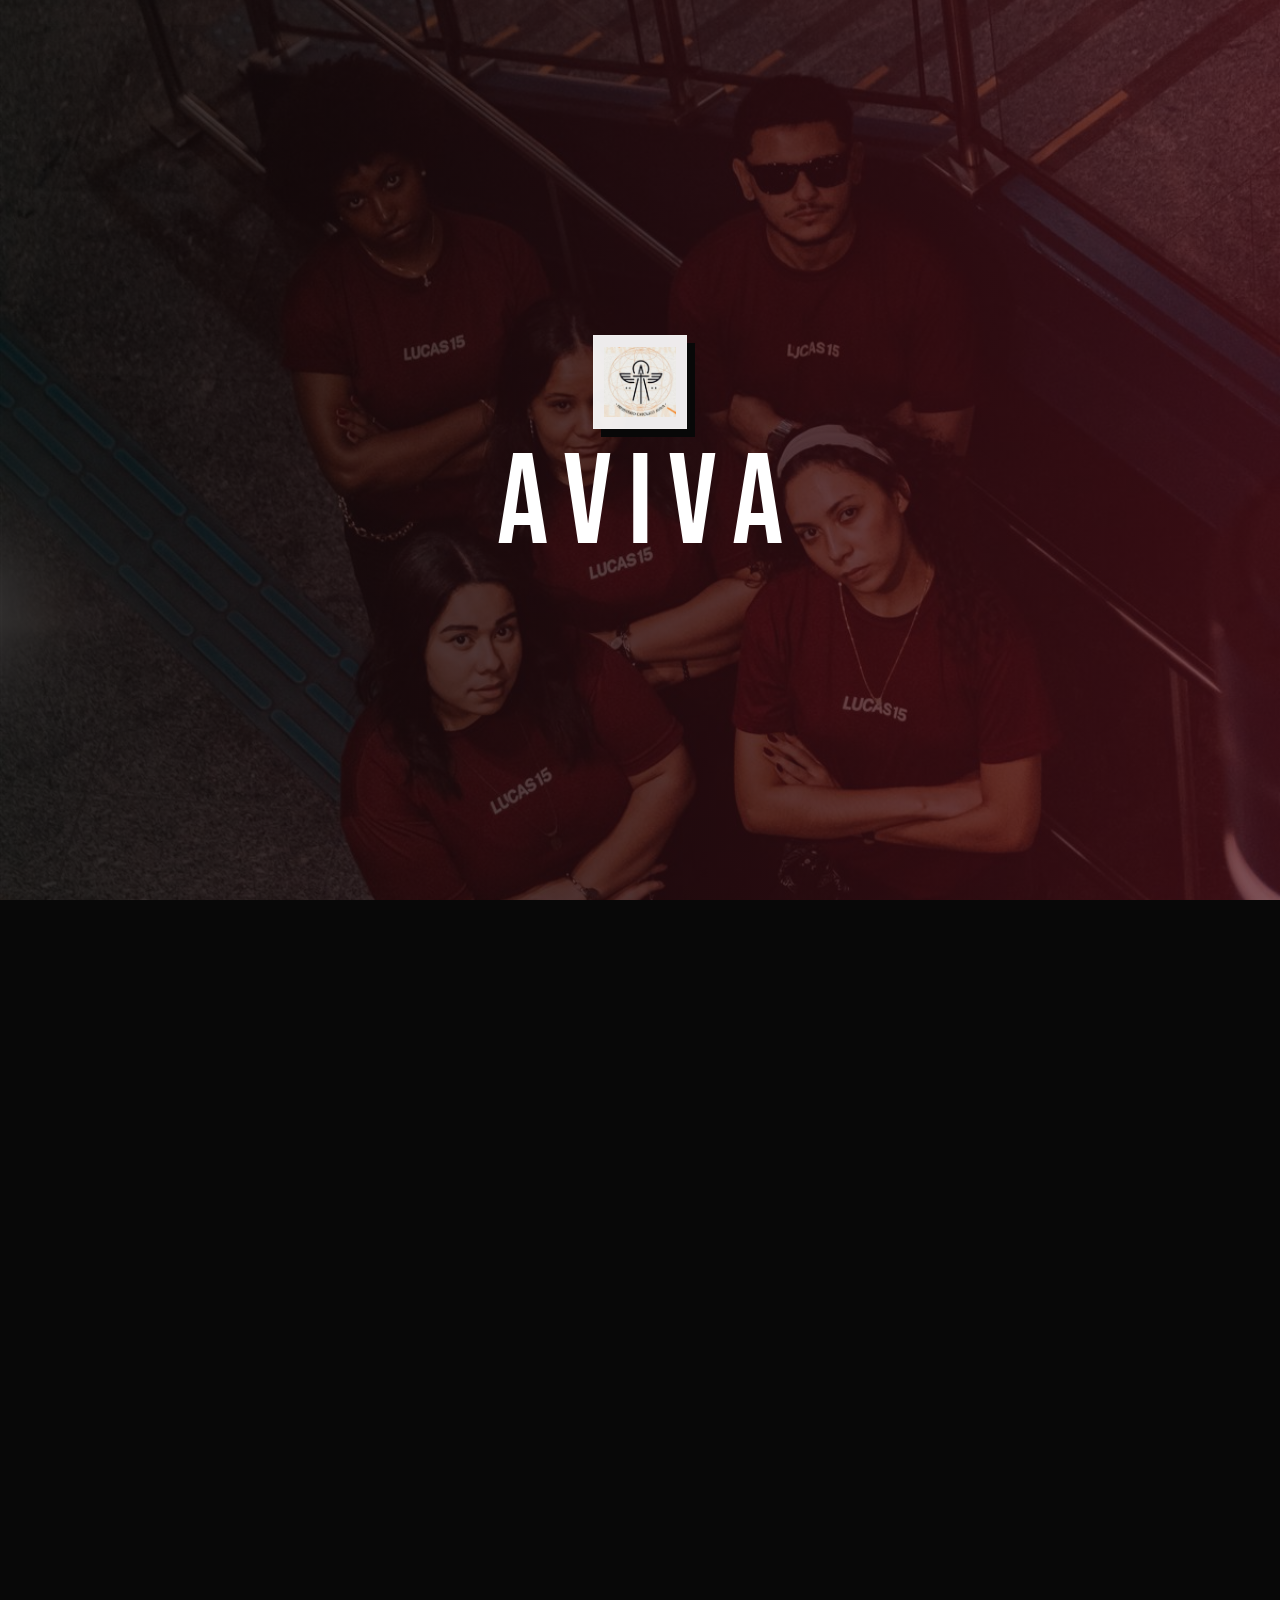
==== commit f1d2ce20: "Ajusta solicitacao de membros e criacao pelo admin" ====
--- a/index.html
+++ b/index.html
@@ -38,7 +38,7 @@
           <p class="hero-text">Somos um ministério católico jovem. Servimos em encontros, missas, eventos e momentos de evangelização.</p>
           <div class="hero-actions">
             <a href="https://wa.link/qy9jha" target="_blank" rel="noopener noreferrer" class="btn btn-primary">Agendar missão</a>
-            <a href="./membros/cadastro/" class="btn btn-secondary">Quero fazer parte do Aviva</a>
+            <a href="./community/" class="btn btn-secondary">Aviva Community</a>
           </div>
         </section>
 
